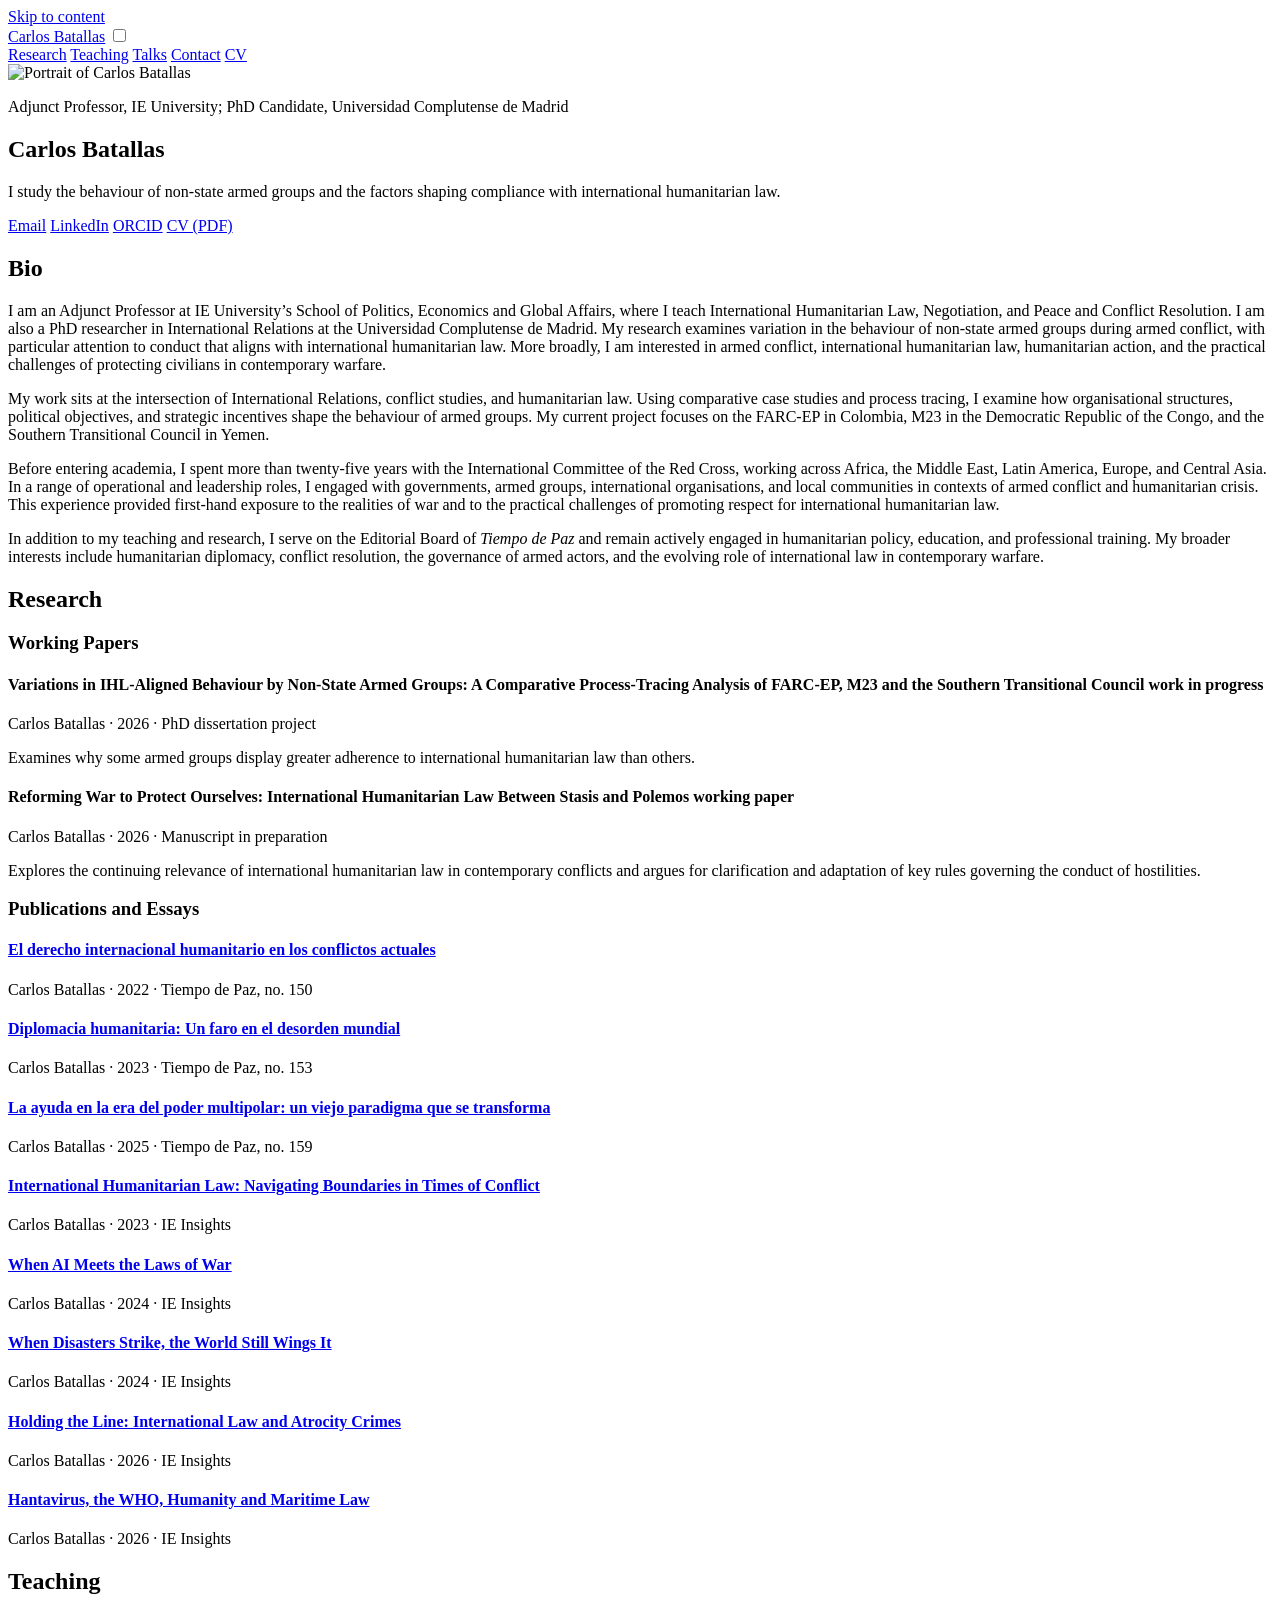
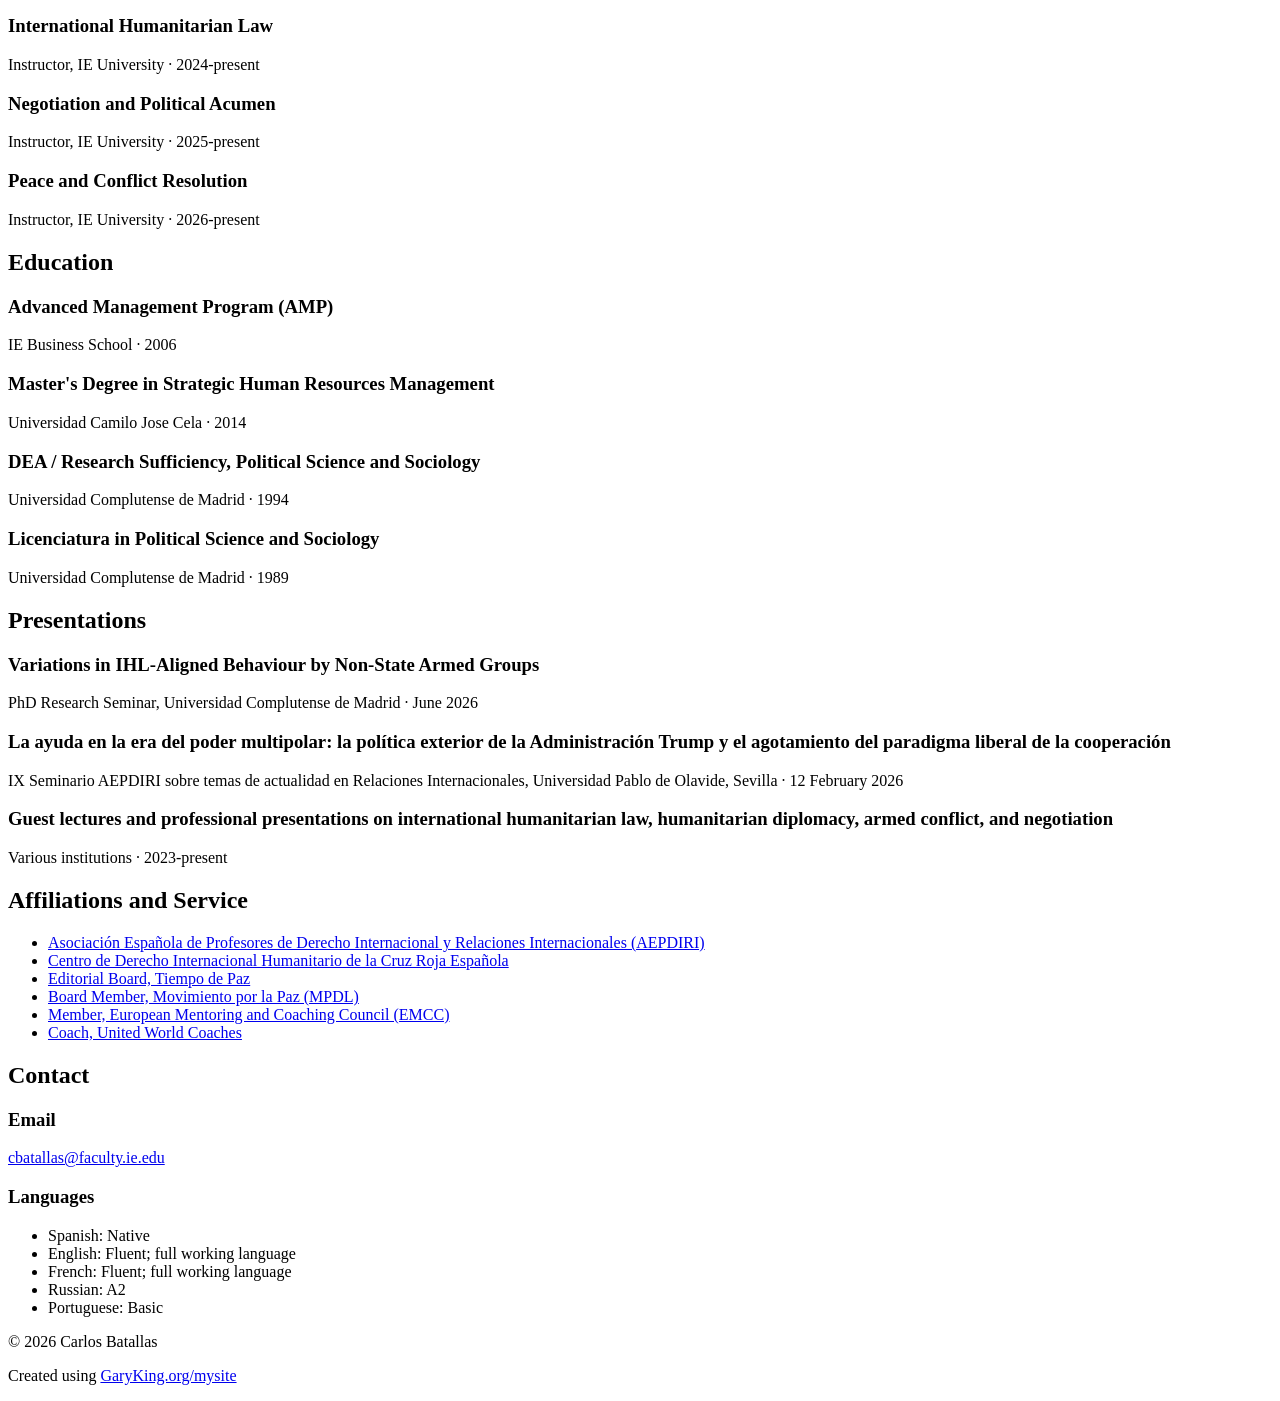
==== index.html @ 40bf81bd "Publish June 2026 CV link" ====
<!doctype html><html lang=en-us><head><meta name=generator content="Hugo 0.147.0"><meta charset=utf-8><meta name=viewport content="width=device-width,initial-scale=1"><meta name=color-scheme content="light"><title>Carlos Batallas</title>
<meta name=description content="Adjunct Professor at IE University and PhD Candidate at Universidad Complutense de Madrid"><meta name=author content="Carlos Batallas"><meta property="og:title" content="Carlos Batallas"><meta property="og:description" content="Adjunct Professor at IE University and PhD Candidate at Universidad Complutense de Madrid"><meta property="og:type" content="website"><meta property="og:url" content="https://cbatx007.github.io/academicweb/"><link rel=stylesheet href=/academicweb/css/style.min.6e080cba9e7b4d8dcb9889af59085d1f5b2762a6dc6a5c04009923803e7191d7.css><link rel=icon href=/academicweb/favicon.ico><link rel=icon type=image/png sizes=32x32 href=/academicweb/favicon-32x32.png><link rel=apple-touch-icon href=/academicweb/apple-touch-icon.png></head><body><a class=skip-link href=#main>Skip to content</a><header class=site-header><nav class=nav-wrap aria-label="Main navigation"><a class=brand href=/academicweb/>Carlos Batallas</a>
<input class=nav-toggle type=checkbox id=nav-toggle aria-label="Toggle menu">
<label class=nav-button for=nav-toggle aria-hidden=true><span></span>
<span></span>
<span></span></label><div class=nav-links><a href=/academicweb/#research>Research</a>
<a href=/academicweb/#teaching>Teaching</a>
<a href=/academicweb/#talks>Talks</a>
<a href=/academicweb/#contact>Contact</a>
<a href=/academicweb/files/cv-jun-2026.pdf>CV</a></div></nav></header><main id=main><section class=hero><div class=hero-photo><img src=/academicweb/images/photo.jpg alt="Portrait of Carlos Batallas" width=180 height=180></div><div class=hero-copy><p class=eyebrow>Adjunct Professor, IE University; PhD Candidate, Universidad Complutense de Madrid</p><h1>Carlos Batallas</h1><p class=tagline>I study the behaviour of non-state armed groups and the factors shaping compliance with international humanitarian law.</p><div class=social-links aria-label="Social links"><a href=mailto:cbatallas@faculty.ie.edu>Email</a>
<a href=https://www.linkedin.com/in/carlosbatallas/ target=_blank rel=noopener>LinkedIn</a>
<a href=https://orcid.org/0009-0000-8602-0026 target=_blank rel=noopener>ORCID</a>
<a class=button href=/academicweb/files/cv-jun-2026.pdf>CV (PDF)</a></div></div></section><section class=content-section id=bio><h2>Bio</h2><div class=prose><p>I am an Adjunct Professor at IE University&rsquo;s School of Politics, Economics and Global Affairs, where I teach International Humanitarian Law, Negotiation, and Peace and Conflict Resolution. I am also a PhD researcher in International Relations at the Universidad Complutense de Madrid. My research examines variation in the behaviour of non-state armed groups during armed conflict, with particular attention to conduct that aligns with international humanitarian law. More broadly, I am interested in armed conflict, international humanitarian law, humanitarian action, and the practical challenges of protecting civilians in contemporary warfare.</p><p>My work sits at the intersection of International Relations, conflict studies, and humanitarian law. Using comparative case studies and process tracing, I examine how organisational structures, political objectives, and strategic incentives shape the behaviour of armed groups. My current project focuses on the FARC-EP in Colombia, M23 in the Democratic Republic of the Congo, and the Southern Transitional Council in Yemen.</p><p>Before entering academia, I spent more than twenty-five years with the International Committee of the Red Cross, working across Africa, the Middle East, Latin America, Europe, and Central Asia. In a range of operational and leadership roles, I engaged with governments, armed groups, international organisations, and local communities in contexts of armed conflict and humanitarian crisis. This experience provided first-hand exposure to the realities of war and to the practical challenges of promoting respect for international humanitarian law.</p><p>In addition to my teaching and research, I serve on the Editorial Board of <em>Tiempo de Paz</em> and remain actively engaged in humanitarian policy, education, and professional training. My broader interests include humanitarian diplomacy, conflict resolution, the governance of armed actors, and the evolving role of international law in contemporary warfare.</p></div></section><section class=content-section id=research><h2>Research</h2><h3>Working Papers</h3><div class=paper-list><article class=paper-item><div class=paper-main><h4>Variations in IHL-Aligned Behaviour by Non-State Armed Groups: A Comparative Process-Tracing Analysis of FARC-EP, M23 and the Southern Transitional Council
<span class=status-badge>work in progress</span></h4><p class=meta>Carlos Batallas · 2026 · PhD dissertation project</p><p>Examines why some armed groups display greater adherence to international humanitarian law than others.</p></div></article><article class=paper-item><div class=paper-main><h4>Reforming War to Protect Ourselves: International Humanitarian Law Between Stasis and Polemos
<span class=status-badge>working paper</span></h4><p class=meta>Carlos Batallas · 2026 · Manuscript in preparation</p><p>Explores the continuing relevance of international humanitarian law in contemporary conflicts and argues for clarification and adaptation of key rules governing the conduct of hostilities.</p></div></article></div><h3>Publications and Essays</h3><div class="paper-list compact"><article class=paper-item><h4><a href=https://revistatiempodepaz.org/revista-150/#dflip-df_2192/107/ target=_blank rel=noopener>El derecho internacional humanitario en los conflictos actuales</a></h4><p class=meta>Carlos Batallas · 2022 · Tiempo de Paz, no. 150</p></article><article class=paper-item><h4><a href=https://revistatiempodepaz.org/revista-153/#dflip-df_2289/9/ target=_blank rel=noopener>Diplomacia humanitaria: Un faro en el desorden mundial</a></h4><p class=meta>Carlos Batallas · 2023 · Tiempo de Paz, no. 153</p></article><article class=paper-item><h4><a href=https://revistatiempodepaz.org/revista-159/#dflip-df_2595/17/ target=_blank rel=noopener>La ayuda en la era del poder multipolar: un viejo paradigma que se transforma</a></h4><p class=meta>Carlos Batallas · 2025 · Tiempo de Paz, no. 159</p></article><article class=paper-item><h4><a href=https://www.ie.edu/insights/articles/international-humanitarian-law-navigating-boundaries-in-times-of-conflict/ target=_blank rel=noopener>International Humanitarian Law: Navigating Boundaries in Times of Conflict</a></h4><p class=meta>Carlos Batallas · 2023 · IE Insights</p></article><article class=paper-item><h4><a href=https://www.ie.edu/insights/articles/when-ai-meets-the-laws-of-war/ target=_blank rel=noopener>When AI Meets the Laws of War</a></h4><p class=meta>Carlos Batallas · 2024 · IE Insights</p></article><article class=paper-item><h4><a href=https://www.ie.edu/insights/articles/when-disasters-strike-the-world-still-wings-it/ target=_blank rel=noopener>When Disasters Strike, the World Still Wings It</a></h4><p class=meta>Carlos Batallas · 2024 · IE Insights</p></article><article class=paper-item><h4><a href=https://www.ie.edu/insights/articles/holding-the-line-international-law-and-atrocity-crimes/ target=_blank rel=noopener>Holding the Line: International Law and Atrocity Crimes</a></h4><p class=meta>Carlos Batallas · 2026 · IE Insights</p></article><article class=paper-item><h4><a href=https://www.ie.edu/insights/articles/hantavirus-the-who-humanity-and-maritime-law/ target=_blank rel=noopener>Hantavirus, the WHO, Humanity and Maritime Law</a></h4><p class=meta>Carlos Batallas · 2026 · IE Insights</p></article></div></section><section class=content-section id=teaching><h2>Teaching</h2><div class=timeline><article><h3>International Humanitarian Law</h3><p class=meta>Instructor, IE University · 2024-present</p></article><article><h3>Negotiation and Political Acumen</h3><p class=meta>Instructor, IE University · 2025-present</p></article><article><h3>Peace and Conflict Resolution</h3><p class=meta>Instructor, IE University · 2026-present</p></article></div></section><section class=content-section id=education><h2>Education</h2><div class=timeline><article><h3>Advanced Management Program (AMP)</h3><p class=meta>IE Business School · 2006</p></article><article><h3>Master's Degree in Strategic Human Resources Management</h3><p class=meta>Universidad Camilo Jose Cela · 2014</p></article><article><h3>DEA / Research Sufficiency, Political Science and Sociology</h3><p class=meta>Universidad Complutense de Madrid · 1994</p></article><article><h3>Licenciatura in Political Science and Sociology</h3><p class=meta>Universidad Complutense de Madrid · 1989</p></article></div></section><section class=content-section id=talks><h2>Presentations</h2><div class=timeline><article><h3>Variations in IHL-Aligned Behaviour by Non-State Armed Groups</h3><p class=meta>PhD Research Seminar, Universidad Complutense de Madrid · June 2026</p></article><article><h3>La ayuda en la era del poder multipolar: la política exterior de la Administración Trump y el agotamiento del paradigma liberal de la cooperación</h3><p class=meta>IX Seminario AEPDIRI sobre temas de actualidad en Relaciones Internacionales, Universidad Pablo de Olavide, Sevilla · 12 February 2026</p></article><article><h3>Guest lectures and professional presentations on international humanitarian law, humanitarian diplomacy, armed conflict, and negotiation</h3><p class=meta>Various institutions · 2023-present</p></article></div></section><section class=content-section id=affiliations><h2>Affiliations and Service</h2><ul class=link-list><li><a href=https://www.aepdiri.org/ target=_blank rel=noopener>Asociación Española de Profesores de Derecho Internacional y Relaciones Internacionales (AEPDIRI)</a></li><li><a href=https://www2.cruzroja.es/web/centro-de-estudios-de-derecho-internacional-humanitario/el-cedih target=_blank rel=noopener>Centro de Derecho Internacional Humanitario de la Cruz Roja Española</a></li><li><a href=https://revistatiempodepaz.org/ target=_blank rel=noopener>Editorial Board, Tiempo de Paz</a></li><li><a href=https://www.mpdl.org/ target=_blank rel=noopener>Board Member, Movimiento por la Paz (MPDL)</a></li><li><a href=https://emccspain.org/quienes-somos/ target=_blank rel=noopener>Member, European Mentoring and Coaching Council (EMCC)</a></li><li><a href=https://www.unitedworldcoaches.org/home target=_blank rel=noopener>Coach, United World Coaches</a></li></ul></section><section class=content-section id=contact><h2>Contact</h2><div class=contact-grid><div><h3>Email</h3><p><a href=mailto:cbatallas@faculty.ie.edu>cbatallas@faculty.ie.edu</a></p></div><div><h3>Languages</h3><ul class=plain-list><li>Spanish: Native</li><li>English: Fluent; full working language</li><li>French: Fluent; full working language</li><li>Russian: A2</li><li>Portuguese: Basic</li></ul></div></div></section></main><footer class=site-footer><div class=footer-inner><p>&copy; 2026 Carlos Batallas</p><p>Created using <a href=https://garyking.org/mysite target=_blank rel=noopener>GaryKing.org/mysite</a></p></div></footer></body></html>
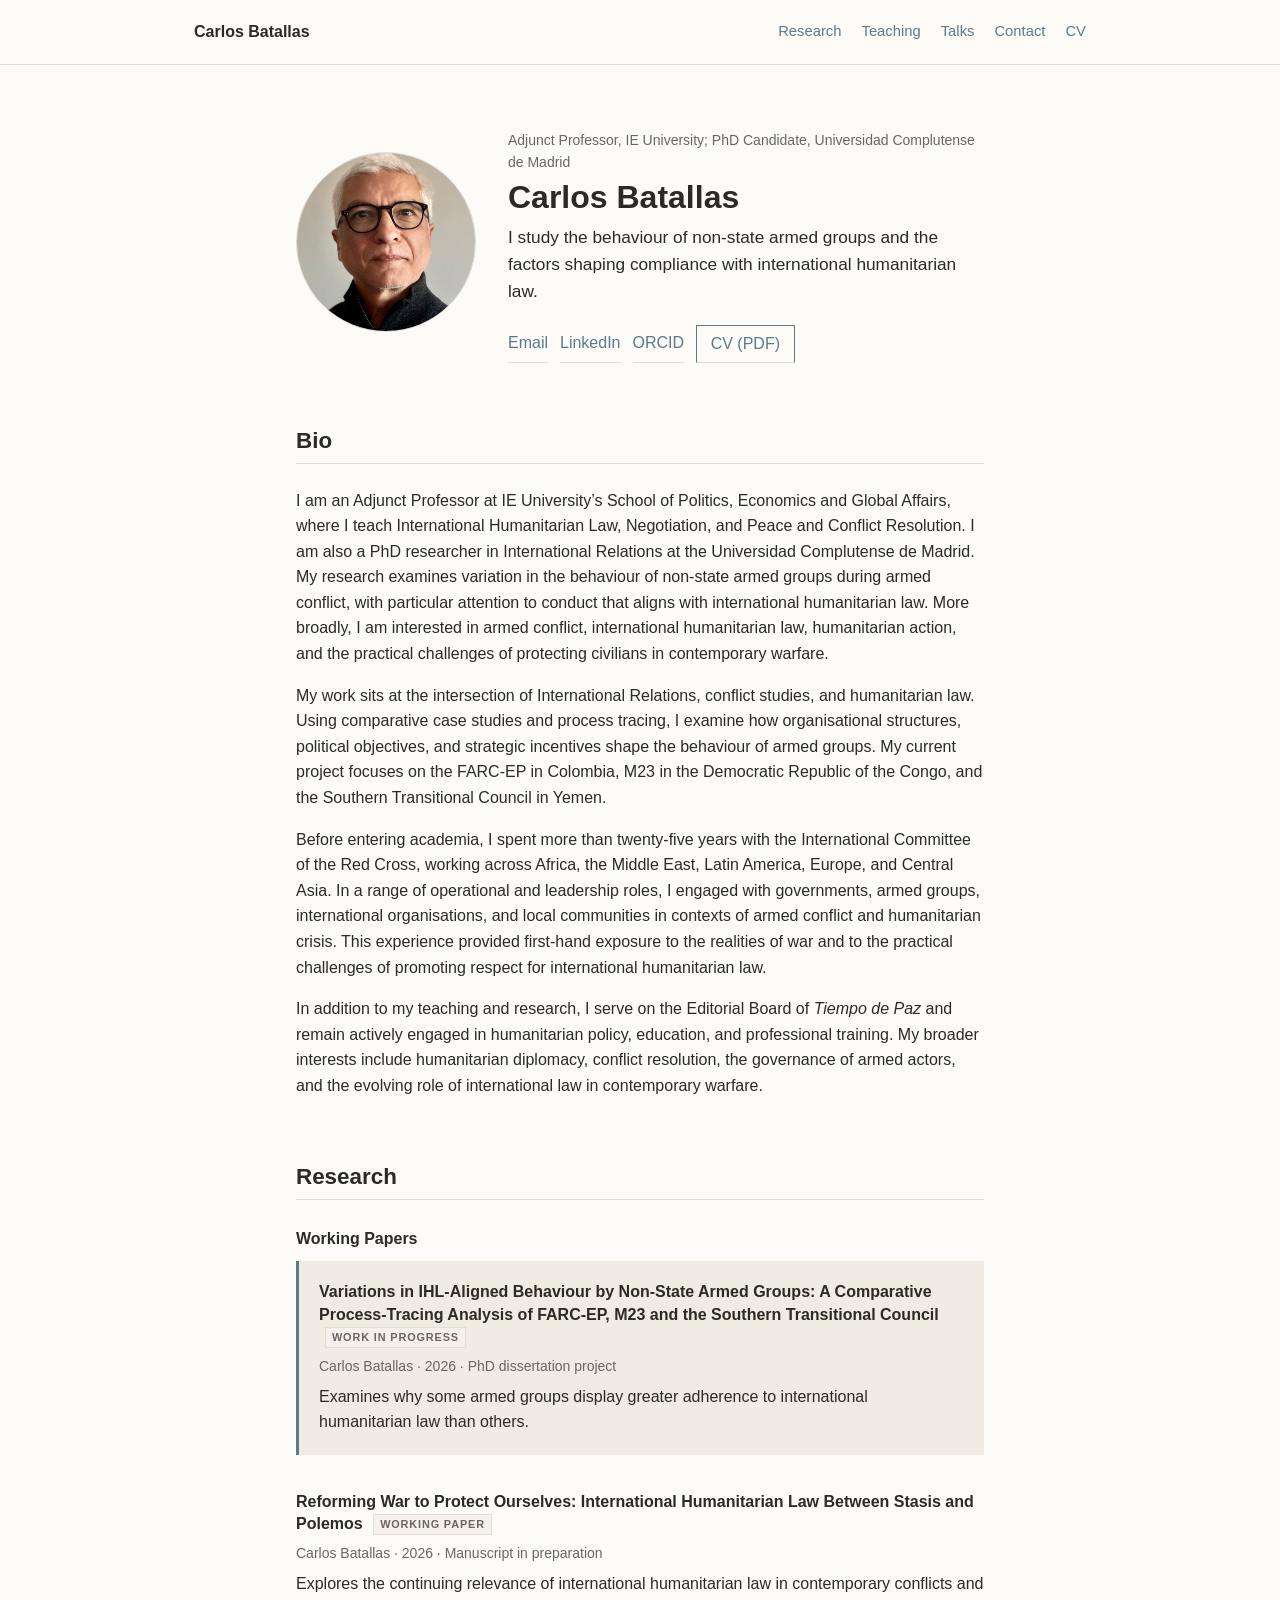
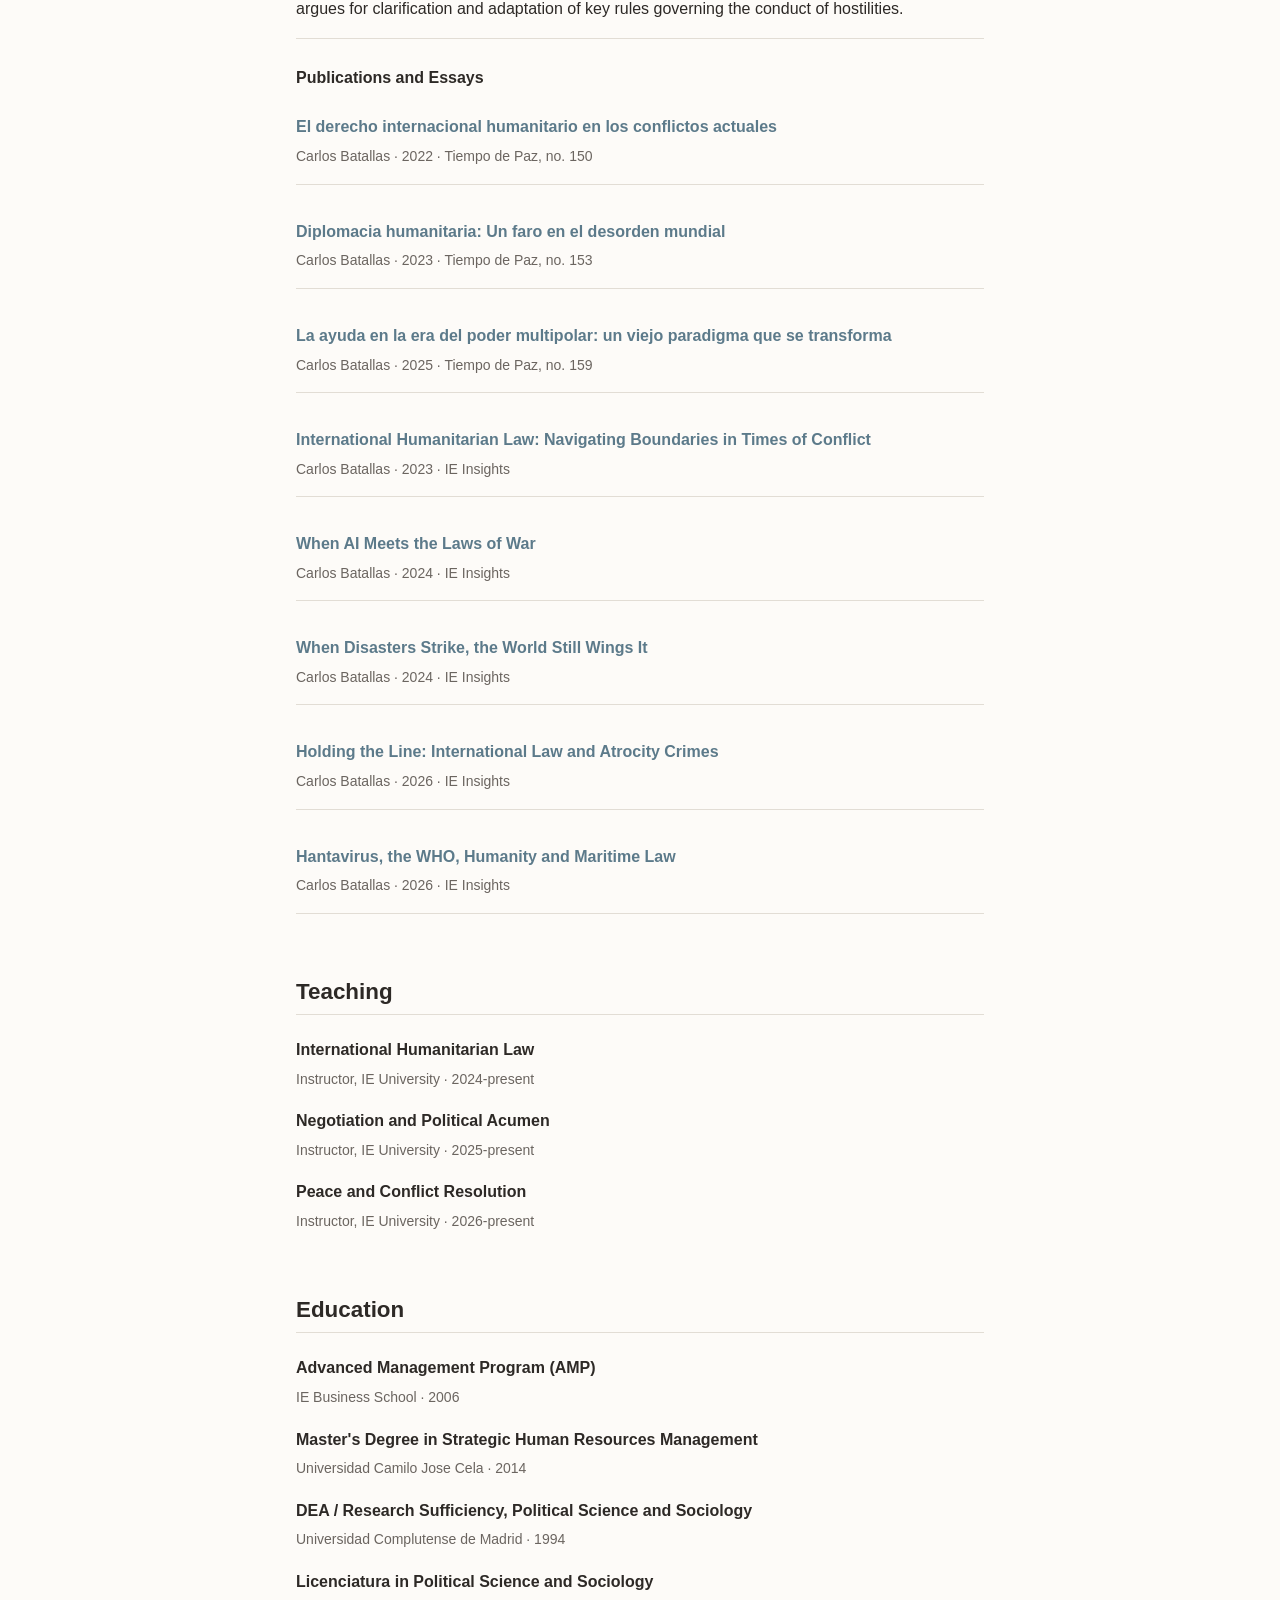
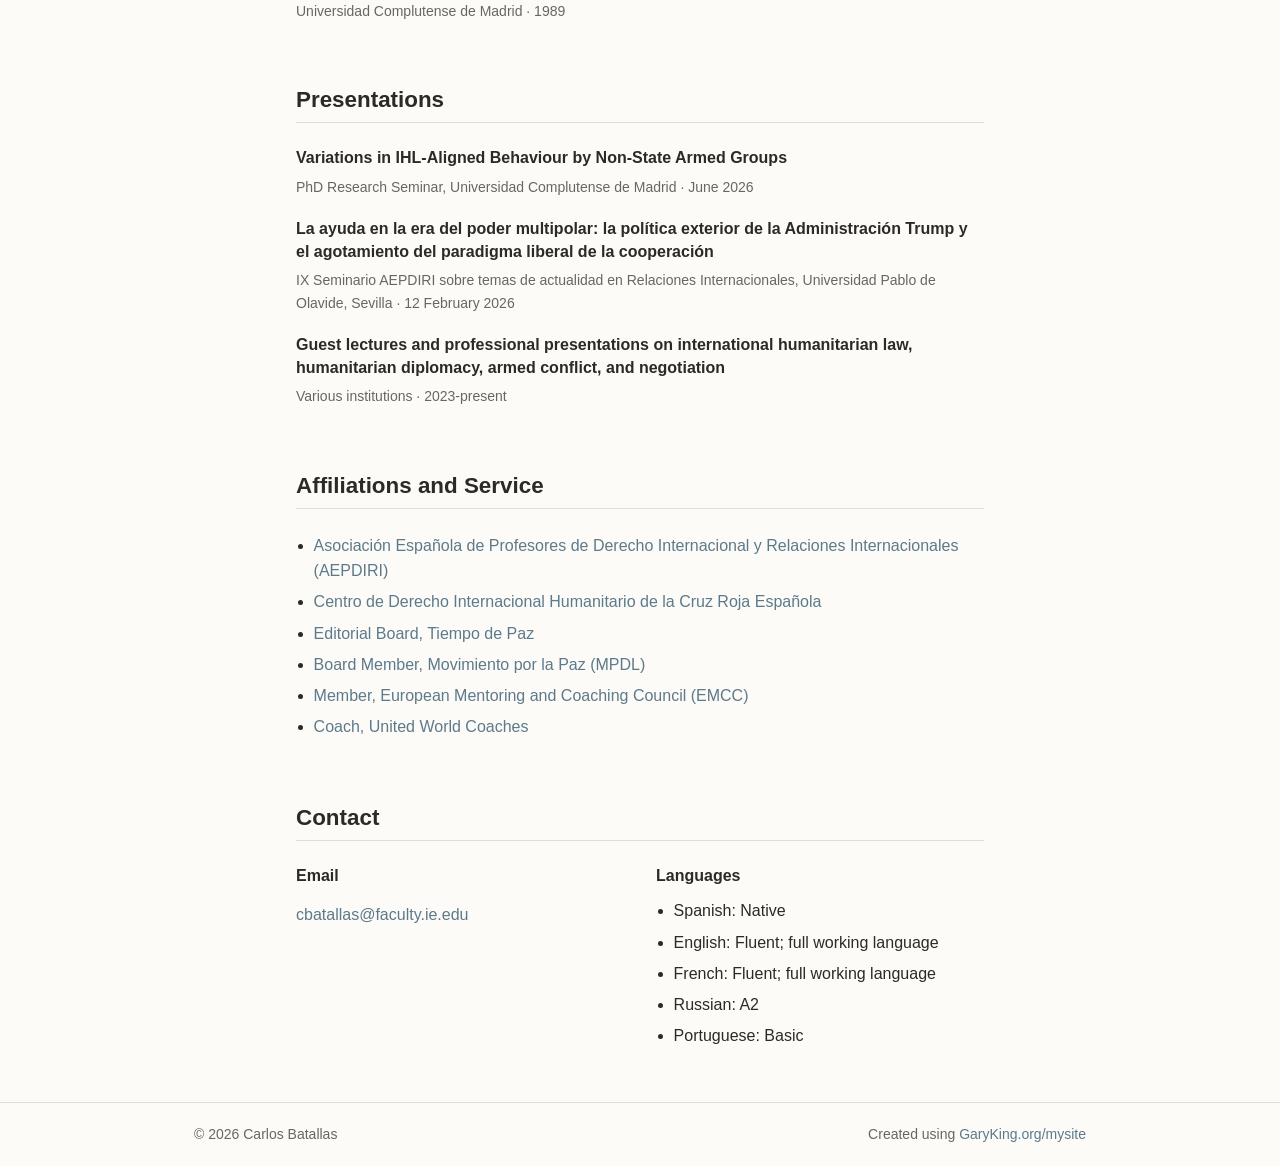
==== commit c0dfd720: "Publish custom domain" ====
--- a/index.html
+++ b/index.html
@@ -1,15 +1,15 @@
 <!doctype html><html lang=en-us><head><meta name=generator content="Hugo 0.147.0"><meta charset=utf-8><meta name=viewport content="width=device-width,initial-scale=1"><meta name=color-scheme content="light"><title>Carlos Batallas</title>
-<meta name=description content="Adjunct Professor at IE University and PhD Candidate at Universidad Complutense de Madrid"><meta name=author content="Carlos Batallas"><meta property="og:title" content="Carlos Batallas"><meta property="og:description" content="Adjunct Professor at IE University and PhD Candidate at Universidad Complutense de Madrid"><meta property="og:type" content="website"><meta property="og:url" content="https://cbatx007.github.io/academicweb/"><link rel=stylesheet href=/academicweb/css/style.min.6e080cba9e7b4d8dcb9889af59085d1f5b2762a6dc6a5c04009923803e7191d7.css><link rel=icon href=/academicweb/favicon.ico><link rel=icon type=image/png sizes=32x32 href=/academicweb/favicon-32x32.png><link rel=apple-touch-icon href=/academicweb/apple-touch-icon.png></head><body><a class=skip-link href=#main>Skip to content</a><header class=site-header><nav class=nav-wrap aria-label="Main navigation"><a class=brand href=/academicweb/>Carlos Batallas</a>
+<meta name=description content="Adjunct Professor at IE University and PhD Candidate at Universidad Complutense de Madrid"><meta name=author content="Carlos Batallas"><meta property="og:title" content="Carlos Batallas"><meta property="og:description" content="Adjunct Professor at IE University and PhD Candidate at Universidad Complutense de Madrid"><meta property="og:type" content="website"><meta property="og:url" content="https://www.batallas.es/"><link rel=stylesheet href=/css/style.min.6e080cba9e7b4d8dcb9889af59085d1f5b2762a6dc6a5c04009923803e7191d7.css><link rel=icon href=/favicon.ico><link rel=icon type=image/png sizes=32x32 href=/favicon-32x32.png><link rel=apple-touch-icon href=/apple-touch-icon.png></head><body><a class=skip-link href=#main>Skip to content</a><header class=site-header><nav class=nav-wrap aria-label="Main navigation"><a class=brand href=/>Carlos Batallas</a>
 <input class=nav-toggle type=checkbox id=nav-toggle aria-label="Toggle menu">
 <label class=nav-button for=nav-toggle aria-hidden=true><span></span>
 <span></span>
-<span></span></label><div class=nav-links><a href=/academicweb/#research>Research</a>
-<a href=/academicweb/#teaching>Teaching</a>
-<a href=/academicweb/#talks>Talks</a>
-<a href=/academicweb/#contact>Contact</a>
-<a href=/academicweb/files/cv-jun-2026.pdf>CV</a></div></nav></header><main id=main><section class=hero><div class=hero-photo><img src=/academicweb/images/photo.jpg alt="Portrait of Carlos Batallas" width=180 height=180></div><div class=hero-copy><p class=eyebrow>Adjunct Professor, IE University; PhD Candidate, Universidad Complutense de Madrid</p><h1>Carlos Batallas</h1><p class=tagline>I study the behaviour of non-state armed groups and the factors shaping compliance with international humanitarian law.</p><div class=social-links aria-label="Social links"><a href=mailto:cbatallas@faculty.ie.edu>Email</a>
+<span></span></label><div class=nav-links><a href=/#research>Research</a>
+<a href=/#teaching>Teaching</a>
+<a href=/#talks>Talks</a>
+<a href=/#contact>Contact</a>
+<a href=/files/cv.pdf>CV</a></div></nav></header><main id=main><section class=hero><div class=hero-photo><img src=/images/photo.jpg alt="Portrait of Carlos Batallas" width=180 height=180></div><div class=hero-copy><p class=eyebrow>Adjunct Professor, IE University; PhD Candidate, Universidad Complutense de Madrid</p><h1>Carlos Batallas</h1><p class=tagline>I study the behaviour of non-state armed groups and the factors shaping compliance with international humanitarian law.</p><div class=social-links aria-label="Social links"><a href=mailto:cbatallas@faculty.ie.edu>Email</a>
 <a href=https://www.linkedin.com/in/carlosbatallas/ target=_blank rel=noopener>LinkedIn</a>
 <a href=https://orcid.org/0009-0000-8602-0026 target=_blank rel=noopener>ORCID</a>
-<a class=button href=/academicweb/files/cv-jun-2026.pdf>CV (PDF)</a></div></div></section><section class=content-section id=bio><h2>Bio</h2><div class=prose><p>I am an Adjunct Professor at IE University&rsquo;s School of Politics, Economics and Global Affairs, where I teach International Humanitarian Law, Negotiation, and Peace and Conflict Resolution. I am also a PhD researcher in International Relations at the Universidad Complutense de Madrid. My research examines variation in the behaviour of non-state armed groups during armed conflict, with particular attention to conduct that aligns with international humanitarian law. More broadly, I am interested in armed conflict, international humanitarian law, humanitarian action, and the practical challenges of protecting civilians in contemporary warfare.</p><p>My work sits at the intersection of International Relations, conflict studies, and humanitarian law. Using comparative case studies and process tracing, I examine how organisational structures, political objectives, and strategic incentives shape the behaviour of armed groups. My current project focuses on the FARC-EP in Colombia, M23 in the Democratic Republic of the Congo, and the Southern Transitional Council in Yemen.</p><p>Before entering academia, I spent more than twenty-five years with the International Committee of the Red Cross, working across Africa, the Middle East, Latin America, Europe, and Central Asia. In a range of operational and leadership roles, I engaged with governments, armed groups, international organisations, and local communities in contexts of armed conflict and humanitarian crisis. This experience provided first-hand exposure to the realities of war and to the practical challenges of promoting respect for international humanitarian law.</p><p>In addition to my teaching and research, I serve on the Editorial Board of <em>Tiempo de Paz</em> and remain actively engaged in humanitarian policy, education, and professional training. My broader interests include humanitarian diplomacy, conflict resolution, the governance of armed actors, and the evolving role of international law in contemporary warfare.</p></div></section><section class=content-section id=research><h2>Research</h2><h3>Working Papers</h3><div class=paper-list><article class=paper-item><div class=paper-main><h4>Variations in IHL-Aligned Behaviour by Non-State Armed Groups: A Comparative Process-Tracing Analysis of FARC-EP, M23 and the Southern Transitional Council
+<a class=button href=/files/cv.pdf>CV (PDF)</a></div></div></section><section class=content-section id=bio><h2>Bio</h2><div class=prose><p>I am an Adjunct Professor at IE University&rsquo;s School of Politics, Economics and Global Affairs, where I teach International Humanitarian Law, Negotiation, and Peace and Conflict Resolution. I am also a PhD researcher in International Relations at the Universidad Complutense de Madrid. My research examines variation in the behaviour of non-state armed groups during armed conflict, with particular attention to conduct that aligns with international humanitarian law. More broadly, I am interested in armed conflict, international humanitarian law, humanitarian action, and the practical challenges of protecting civilians in contemporary warfare.</p><p>My work sits at the intersection of International Relations, conflict studies, and humanitarian law. Using comparative case studies and process tracing, I examine how organisational structures, political objectives, and strategic incentives shape the behaviour of armed groups. My current project focuses on the FARC-EP in Colombia, M23 in the Democratic Republic of the Congo, and the Southern Transitional Council in Yemen.</p><p>Before entering academia, I spent more than twenty-five years with the International Committee of the Red Cross, working across Africa, the Middle East, Latin America, Europe, and Central Asia. In a range of operational and leadership roles, I engaged with governments, armed groups, international organisations, and local communities in contexts of armed conflict and humanitarian crisis. This experience provided first-hand exposure to the realities of war and to the practical challenges of promoting respect for international humanitarian law.</p><p>In addition to my teaching and research, I serve on the Editorial Board of <em>Tiempo de Paz</em> and remain actively engaged in humanitarian policy, education, and professional training. My broader interests include humanitarian diplomacy, conflict resolution, the governance of armed actors, and the evolving role of international law in contemporary warfare.</p></div></section><section class=content-section id=research><h2>Research</h2><h3>Working Papers</h3><div class=paper-list><article class=paper-item><div class=paper-main><h4>Variations in IHL-Aligned Behaviour by Non-State Armed Groups: A Comparative Process-Tracing Analysis of FARC-EP, M23 and the Southern Transitional Council
 <span class=status-badge>work in progress</span></h4><p class=meta>Carlos Batallas · 2026 · PhD dissertation project</p><p>Examines why some armed groups display greater adherence to international humanitarian law than others.</p></div></article><article class=paper-item><div class=paper-main><h4>Reforming War to Protect Ourselves: International Humanitarian Law Between Stasis and Polemos
 <span class=status-badge>working paper</span></h4><p class=meta>Carlos Batallas · 2026 · Manuscript in preparation</p><p>Explores the continuing relevance of international humanitarian law in contemporary conflicts and argues for clarification and adaptation of key rules governing the conduct of hostilities.</p></div></article></div><h3>Publications and Essays</h3><div class="paper-list compact"><article class=paper-item><h4><a href=https://revistatiempodepaz.org/revista-150/#dflip-df_2192/107/ target=_blank rel=noopener>El derecho internacional humanitario en los conflictos actuales</a></h4><p class=meta>Carlos Batallas · 2022 · Tiempo de Paz, no. 150</p></article><article class=paper-item><h4><a href=https://revistatiempodepaz.org/revista-153/#dflip-df_2289/9/ target=_blank rel=noopener>Diplomacia humanitaria: Un faro en el desorden mundial</a></h4><p class=meta>Carlos Batallas · 2023 · Tiempo de Paz, no. 153</p></article><article class=paper-item><h4><a href=https://revistatiempodepaz.org/revista-159/#dflip-df_2595/17/ target=_blank rel=noopener>La ayuda en la era del poder multipolar: un viejo paradigma que se transforma</a></h4><p class=meta>Carlos Batallas · 2025 · Tiempo de Paz, no. 159</p></article><article class=paper-item><h4><a href=https://www.ie.edu/insights/articles/international-humanitarian-law-navigating-boundaries-in-times-of-conflict/ target=_blank rel=noopener>International Humanitarian Law: Navigating Boundaries in Times of Conflict</a></h4><p class=meta>Carlos Batallas · 2023 · IE Insights</p></article><article class=paper-item><h4><a href=https://www.ie.edu/insights/articles/when-ai-meets-the-laws-of-war/ target=_blank rel=noopener>When AI Meets the Laws of War</a></h4><p class=meta>Carlos Batallas · 2024 · IE Insights</p></article><article class=paper-item><h4><a href=https://www.ie.edu/insights/articles/when-disasters-strike-the-world-still-wings-it/ target=_blank rel=noopener>When Disasters Strike, the World Still Wings It</a></h4><p class=meta>Carlos Batallas · 2024 · IE Insights</p></article><article class=paper-item><h4><a href=https://www.ie.edu/insights/articles/holding-the-line-international-law-and-atrocity-crimes/ target=_blank rel=noopener>Holding the Line: International Law and Atrocity Crimes</a></h4><p class=meta>Carlos Batallas · 2026 · IE Insights</p></article><article class=paper-item><h4><a href=https://www.ie.edu/insights/articles/hantavirus-the-who-humanity-and-maritime-law/ target=_blank rel=noopener>Hantavirus, the WHO, Humanity and Maritime Law</a></h4><p class=meta>Carlos Batallas · 2026 · IE Insights</p></article></div></section><section class=content-section id=teaching><h2>Teaching</h2><div class=timeline><article><h3>International Humanitarian Law</h3><p class=meta>Instructor, IE University · 2024-present</p></article><article><h3>Negotiation and Political Acumen</h3><p class=meta>Instructor, IE University · 2025-present</p></article><article><h3>Peace and Conflict Resolution</h3><p class=meta>Instructor, IE University · 2026-present</p></article></div></section><section class=content-section id=education><h2>Education</h2><div class=timeline><article><h3>Advanced Management Program (AMP)</h3><p class=meta>IE Business School · 2006</p></article><article><h3>Master's Degree in Strategic Human Resources Management</h3><p class=meta>Universidad Camilo Jose Cela · 2014</p></article><article><h3>DEA / Research Sufficiency, Political Science and Sociology</h3><p class=meta>Universidad Complutense de Madrid · 1994</p></article><article><h3>Licenciatura in Political Science and Sociology</h3><p class=meta>Universidad Complutense de Madrid · 1989</p></article></div></section><section class=content-section id=talks><h2>Presentations</h2><div class=timeline><article><h3>Variations in IHL-Aligned Behaviour by Non-State Armed Groups</h3><p class=meta>PhD Research Seminar, Universidad Complutense de Madrid · June 2026</p></article><article><h3>La ayuda en la era del poder multipolar: la política exterior de la Administración Trump y el agotamiento del paradigma liberal de la cooperación</h3><p class=meta>IX Seminario AEPDIRI sobre temas de actualidad en Relaciones Internacionales, Universidad Pablo de Olavide, Sevilla · 12 February 2026</p></article><article><h3>Guest lectures and professional presentations on international humanitarian law, humanitarian diplomacy, armed conflict, and negotiation</h3><p class=meta>Various institutions · 2023-present</p></article></div></section><section class=content-section id=affiliations><h2>Affiliations and Service</h2><ul class=link-list><li><a href=https://www.aepdiri.org/ target=_blank rel=noopener>Asociación Española de Profesores de Derecho Internacional y Relaciones Internacionales (AEPDIRI)</a></li><li><a href=https://www2.cruzroja.es/web/centro-de-estudios-de-derecho-internacional-humanitario/el-cedih target=_blank rel=noopener>Centro de Derecho Internacional Humanitario de la Cruz Roja Española</a></li><li><a href=https://revistatiempodepaz.org/ target=_blank rel=noopener>Editorial Board, Tiempo de Paz</a></li><li><a href=https://www.mpdl.org/ target=_blank rel=noopener>Board Member, Movimiento por la Paz (MPDL)</a></li><li><a href=https://emccspain.org/quienes-somos/ target=_blank rel=noopener>Member, European Mentoring and Coaching Council (EMCC)</a></li><li><a href=https://www.unitedworldcoaches.org/home target=_blank rel=noopener>Coach, United World Coaches</a></li></ul></section><section class=content-section id=contact><h2>Contact</h2><div class=contact-grid><div><h3>Email</h3><p><a href=mailto:cbatallas@faculty.ie.edu>cbatallas@faculty.ie.edu</a></p></div><div><h3>Languages</h3><ul class=plain-list><li>Spanish: Native</li><li>English: Fluent; full working language</li><li>French: Fluent; full working language</li><li>Russian: A2</li><li>Portuguese: Basic</li></ul></div></div></section></main><footer class=site-footer><div class=footer-inner><p>&copy; 2026 Carlos Batallas</p><p>Created using <a href=https://garyking.org/mysite target=_blank rel=noopener>GaryKing.org/mysite</a></p></div></footer></body></html>
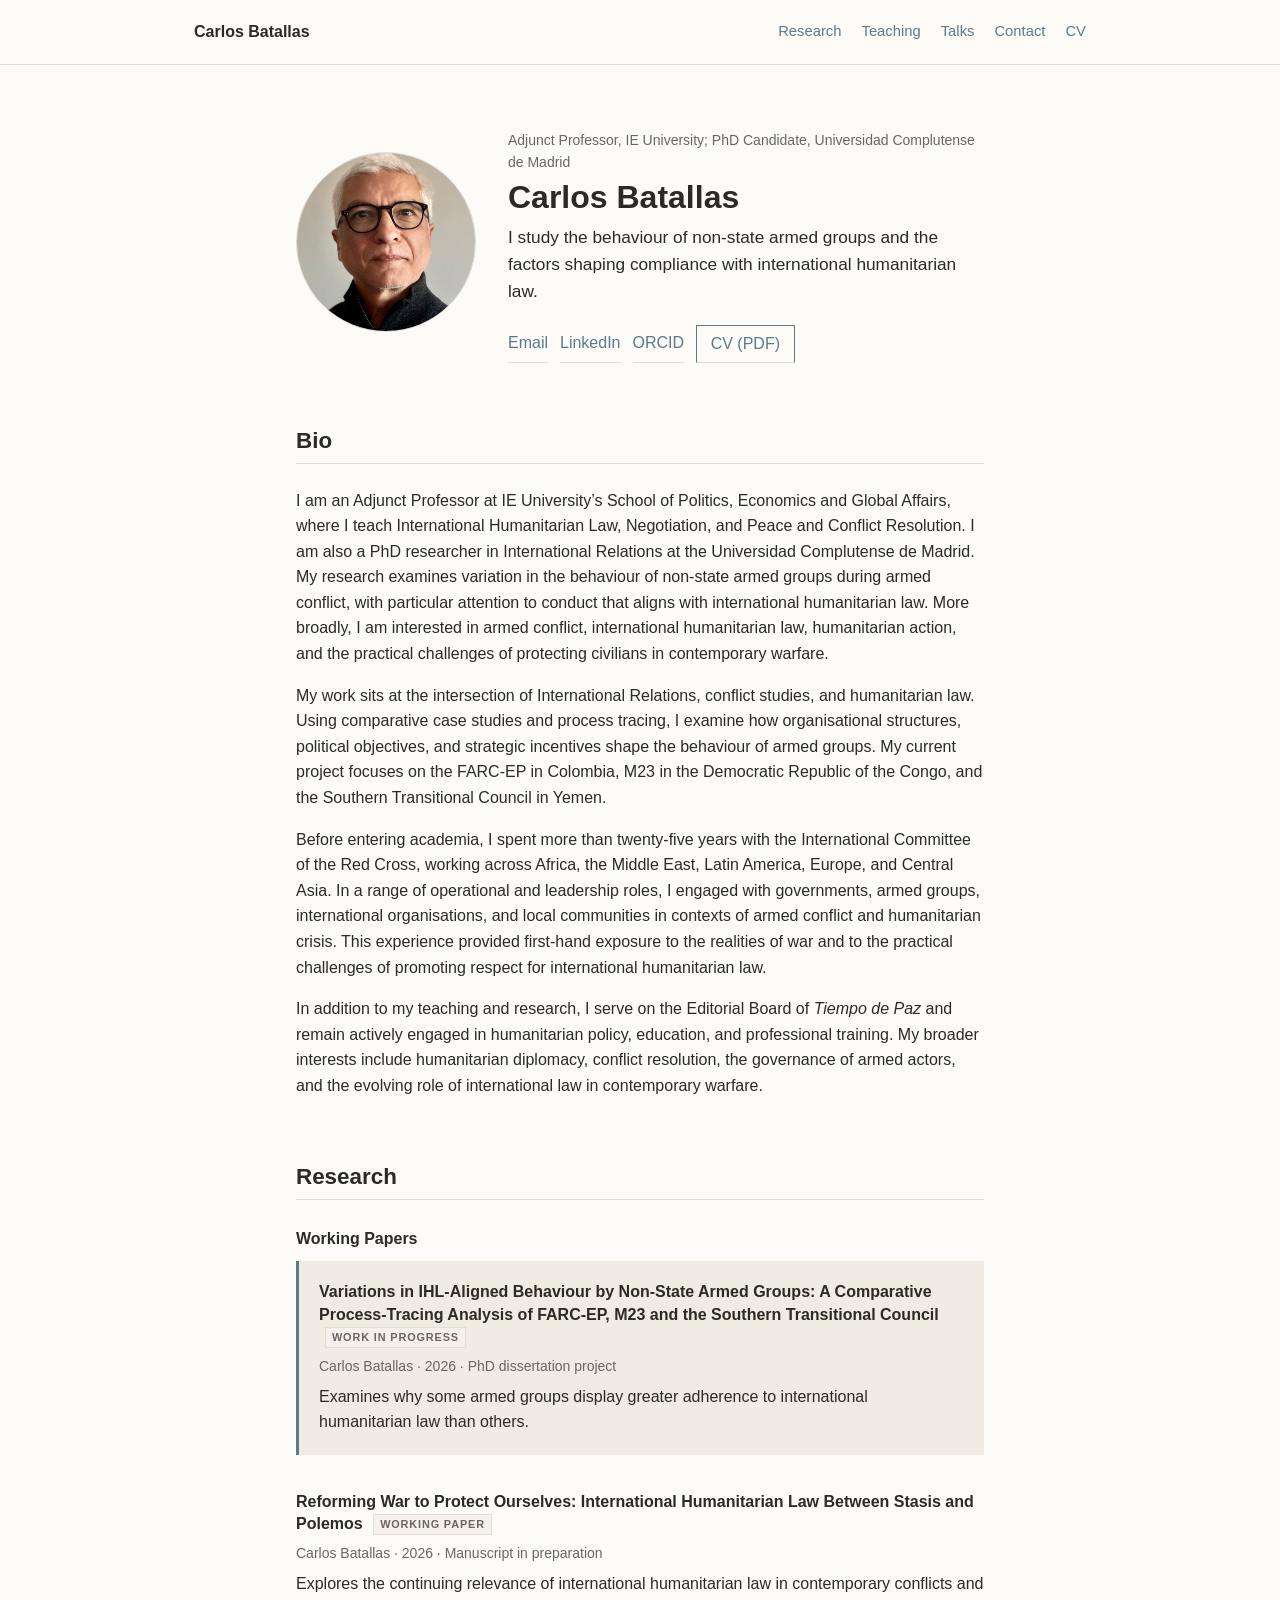
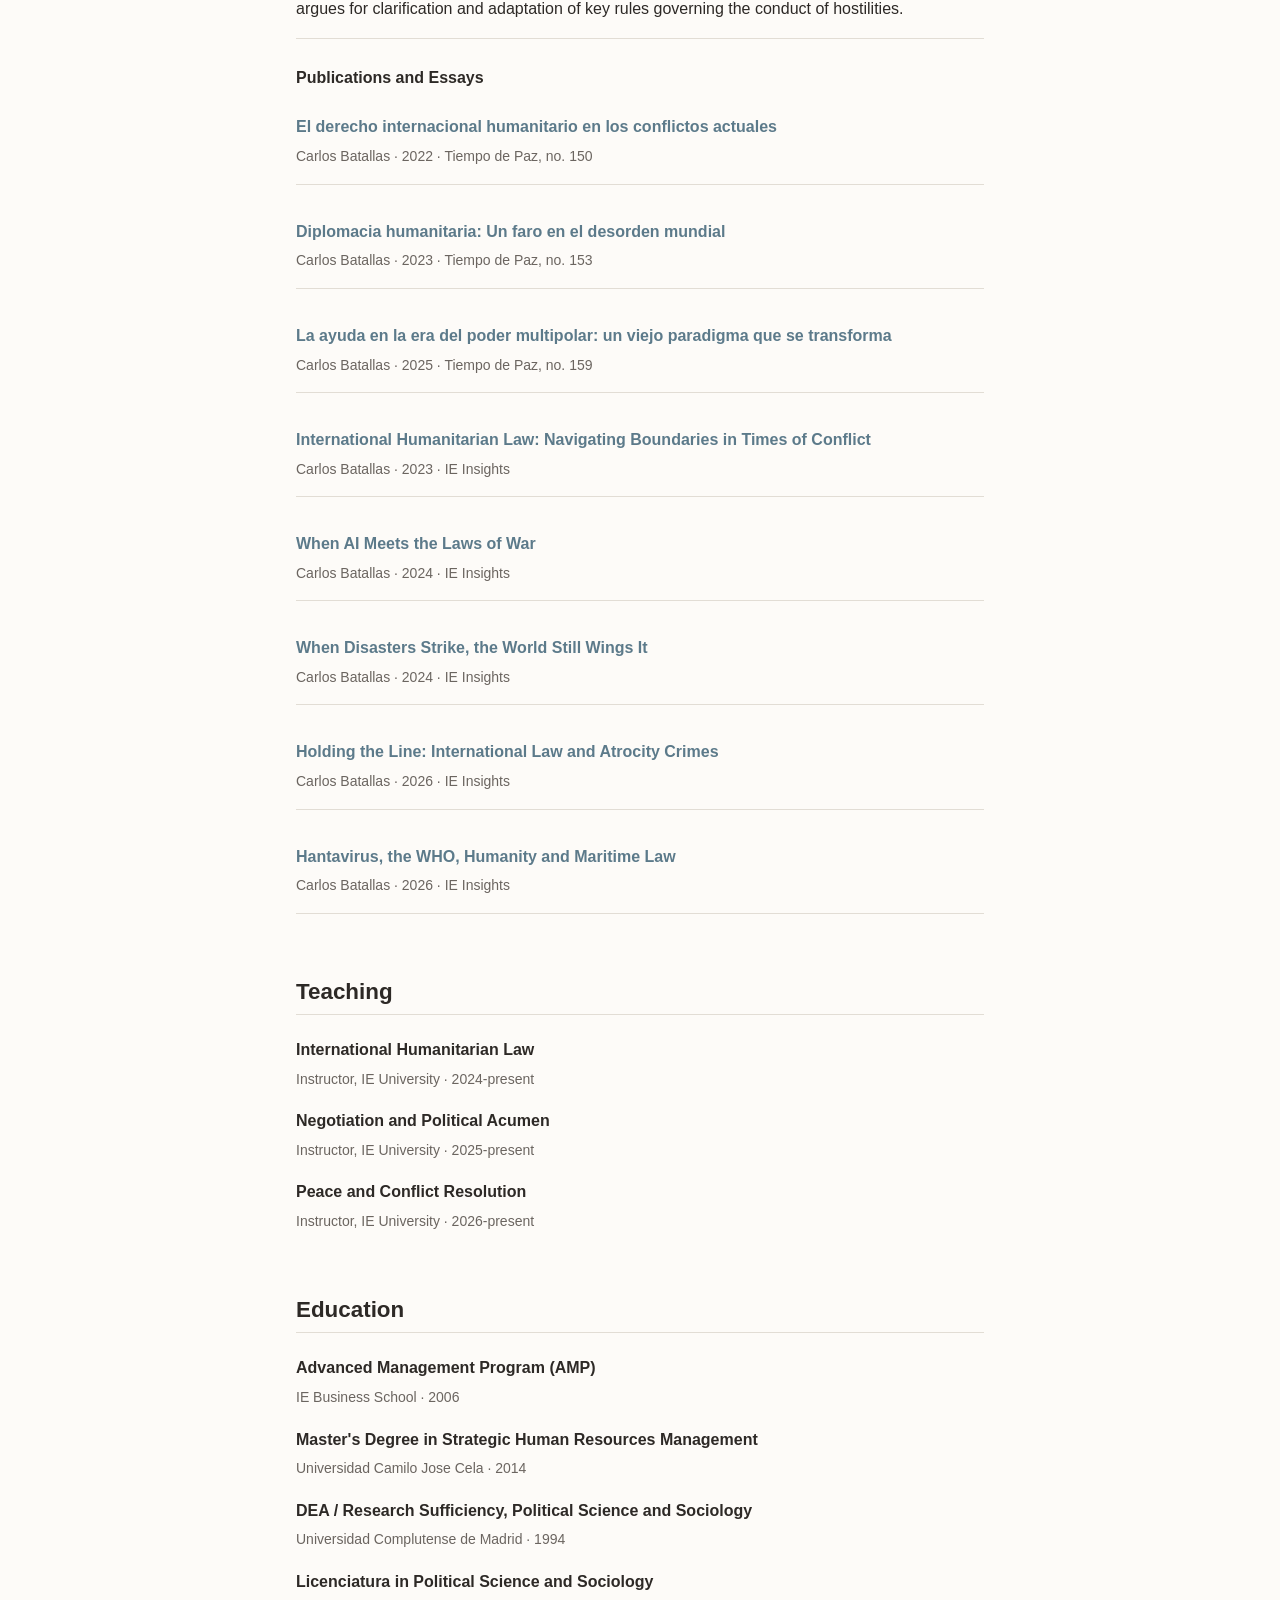
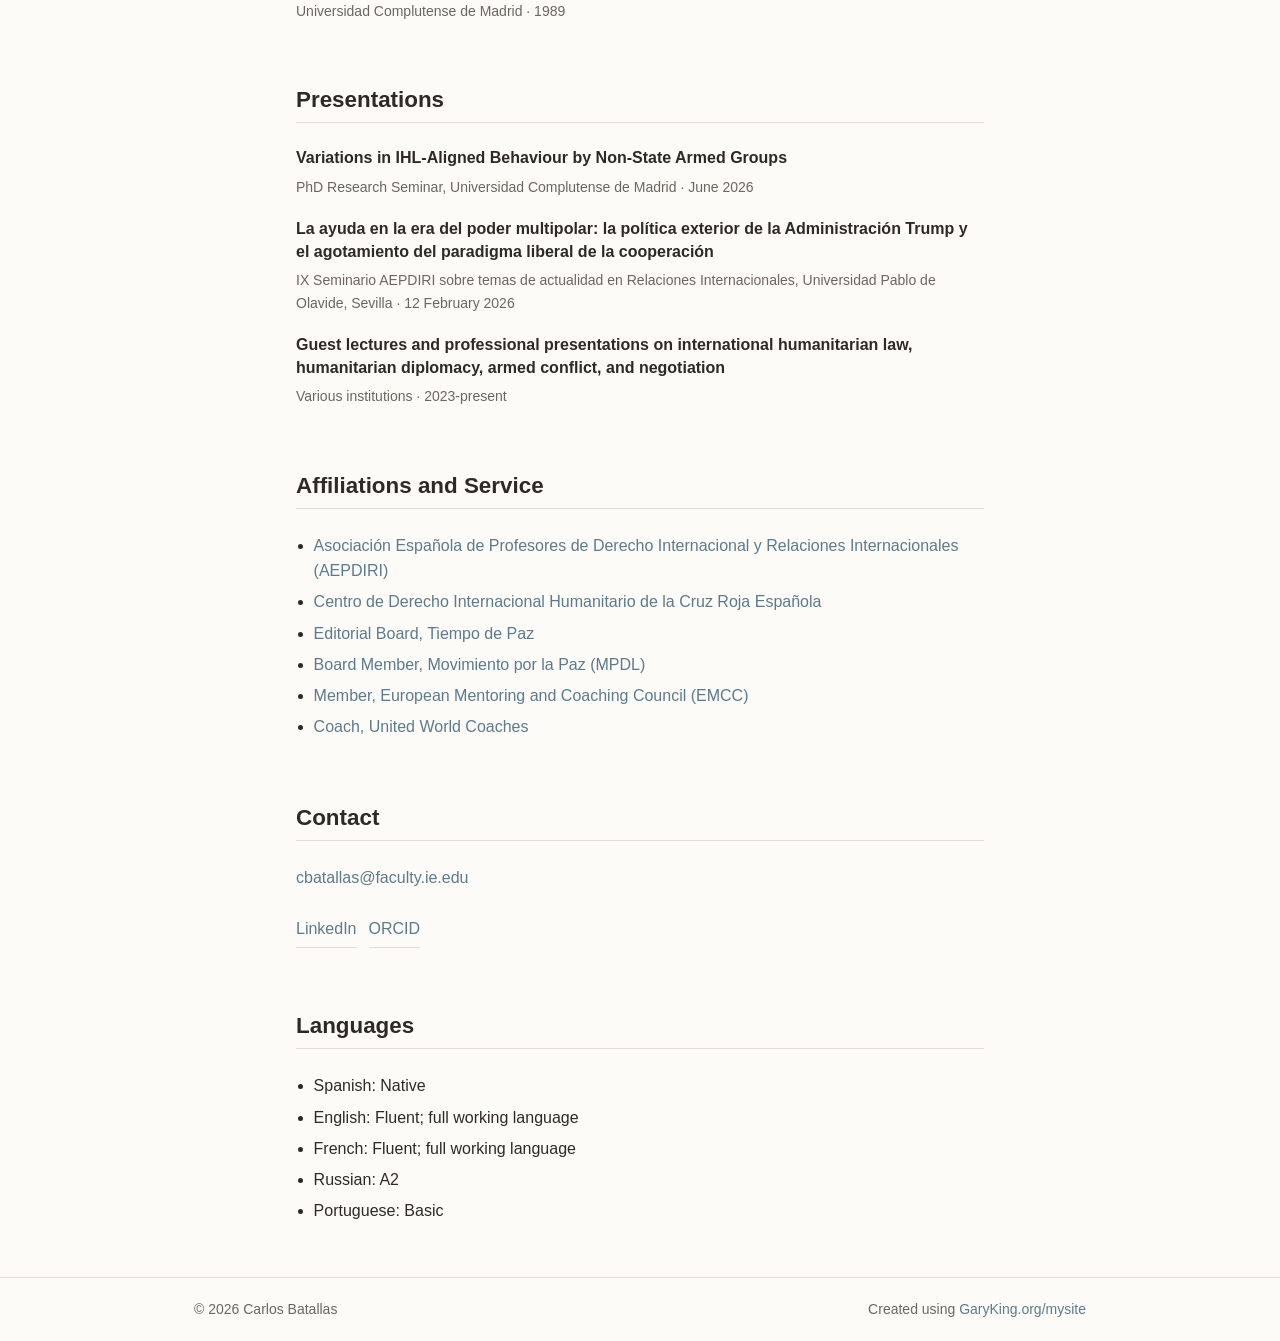
==== commit f58ccd15: "Publish contact language split" ====
--- a/index.html
+++ b/index.html
@@ -12,4 +12,5 @@
 <a href=https://orcid.org/0009-0000-8602-0026 target=_blank rel=noopener>ORCID</a>
 <a class=button href=/files/cv.pdf>CV (PDF)</a></div></div></section><section class=content-section id=bio><h2>Bio</h2><div class=prose><p>I am an Adjunct Professor at IE University&rsquo;s School of Politics, Economics and Global Affairs, where I teach International Humanitarian Law, Negotiation, and Peace and Conflict Resolution. I am also a PhD researcher in International Relations at the Universidad Complutense de Madrid. My research examines variation in the behaviour of non-state armed groups during armed conflict, with particular attention to conduct that aligns with international humanitarian law. More broadly, I am interested in armed conflict, international humanitarian law, humanitarian action, and the practical challenges of protecting civilians in contemporary warfare.</p><p>My work sits at the intersection of International Relations, conflict studies, and humanitarian law. Using comparative case studies and process tracing, I examine how organisational structures, political objectives, and strategic incentives shape the behaviour of armed groups. My current project focuses on the FARC-EP in Colombia, M23 in the Democratic Republic of the Congo, and the Southern Transitional Council in Yemen.</p><p>Before entering academia, I spent more than twenty-five years with the International Committee of the Red Cross, working across Africa, the Middle East, Latin America, Europe, and Central Asia. In a range of operational and leadership roles, I engaged with governments, armed groups, international organisations, and local communities in contexts of armed conflict and humanitarian crisis. This experience provided first-hand exposure to the realities of war and to the practical challenges of promoting respect for international humanitarian law.</p><p>In addition to my teaching and research, I serve on the Editorial Board of <em>Tiempo de Paz</em> and remain actively engaged in humanitarian policy, education, and professional training. My broader interests include humanitarian diplomacy, conflict resolution, the governance of armed actors, and the evolving role of international law in contemporary warfare.</p></div></section><section class=content-section id=research><h2>Research</h2><h3>Working Papers</h3><div class=paper-list><article class=paper-item><div class=paper-main><h4>Variations in IHL-Aligned Behaviour by Non-State Armed Groups: A Comparative Process-Tracing Analysis of FARC-EP, M23 and the Southern Transitional Council
 <span class=status-badge>work in progress</span></h4><p class=meta>Carlos Batallas · 2026 · PhD dissertation project</p><p>Examines why some armed groups display greater adherence to international humanitarian law than others.</p></div></article><article class=paper-item><div class=paper-main><h4>Reforming War to Protect Ourselves: International Humanitarian Law Between Stasis and Polemos
-<span class=status-badge>working paper</span></h4><p class=meta>Carlos Batallas · 2026 · Manuscript in preparation</p><p>Explores the continuing relevance of international humanitarian law in contemporary conflicts and argues for clarification and adaptation of key rules governing the conduct of hostilities.</p></div></article></div><h3>Publications and Essays</h3><div class="paper-list compact"><article class=paper-item><h4><a href=https://revistatiempodepaz.org/revista-150/#dflip-df_2192/107/ target=_blank rel=noopener>El derecho internacional humanitario en los conflictos actuales</a></h4><p class=meta>Carlos Batallas · 2022 · Tiempo de Paz, no. 150</p></article><article class=paper-item><h4><a href=https://revistatiempodepaz.org/revista-153/#dflip-df_2289/9/ target=_blank rel=noopener>Diplomacia humanitaria: Un faro en el desorden mundial</a></h4><p class=meta>Carlos Batallas · 2023 · Tiempo de Paz, no. 153</p></article><article class=paper-item><h4><a href=https://revistatiempodepaz.org/revista-159/#dflip-df_2595/17/ target=_blank rel=noopener>La ayuda en la era del poder multipolar: un viejo paradigma que se transforma</a></h4><p class=meta>Carlos Batallas · 2025 · Tiempo de Paz, no. 159</p></article><article class=paper-item><h4><a href=https://www.ie.edu/insights/articles/international-humanitarian-law-navigating-boundaries-in-times-of-conflict/ target=_blank rel=noopener>International Humanitarian Law: Navigating Boundaries in Times of Conflict</a></h4><p class=meta>Carlos Batallas · 2023 · IE Insights</p></article><article class=paper-item><h4><a href=https://www.ie.edu/insights/articles/when-ai-meets-the-laws-of-war/ target=_blank rel=noopener>When AI Meets the Laws of War</a></h4><p class=meta>Carlos Batallas · 2024 · IE Insights</p></article><article class=paper-item><h4><a href=https://www.ie.edu/insights/articles/when-disasters-strike-the-world-still-wings-it/ target=_blank rel=noopener>When Disasters Strike, the World Still Wings It</a></h4><p class=meta>Carlos Batallas · 2024 · IE Insights</p></article><article class=paper-item><h4><a href=https://www.ie.edu/insights/articles/holding-the-line-international-law-and-atrocity-crimes/ target=_blank rel=noopener>Holding the Line: International Law and Atrocity Crimes</a></h4><p class=meta>Carlos Batallas · 2026 · IE Insights</p></article><article class=paper-item><h4><a href=https://www.ie.edu/insights/articles/hantavirus-the-who-humanity-and-maritime-law/ target=_blank rel=noopener>Hantavirus, the WHO, Humanity and Maritime Law</a></h4><p class=meta>Carlos Batallas · 2026 · IE Insights</p></article></div></section><section class=content-section id=teaching><h2>Teaching</h2><div class=timeline><article><h3>International Humanitarian Law</h3><p class=meta>Instructor, IE University · 2024-present</p></article><article><h3>Negotiation and Political Acumen</h3><p class=meta>Instructor, IE University · 2025-present</p></article><article><h3>Peace and Conflict Resolution</h3><p class=meta>Instructor, IE University · 2026-present</p></article></div></section><section class=content-section id=education><h2>Education</h2><div class=timeline><article><h3>Advanced Management Program (AMP)</h3><p class=meta>IE Business School · 2006</p></article><article><h3>Master's Degree in Strategic Human Resources Management</h3><p class=meta>Universidad Camilo Jose Cela · 2014</p></article><article><h3>DEA / Research Sufficiency, Political Science and Sociology</h3><p class=meta>Universidad Complutense de Madrid · 1994</p></article><article><h3>Licenciatura in Political Science and Sociology</h3><p class=meta>Universidad Complutense de Madrid · 1989</p></article></div></section><section class=content-section id=talks><h2>Presentations</h2><div class=timeline><article><h3>Variations in IHL-Aligned Behaviour by Non-State Armed Groups</h3><p class=meta>PhD Research Seminar, Universidad Complutense de Madrid · June 2026</p></article><article><h3>La ayuda en la era del poder multipolar: la política exterior de la Administración Trump y el agotamiento del paradigma liberal de la cooperación</h3><p class=meta>IX Seminario AEPDIRI sobre temas de actualidad en Relaciones Internacionales, Universidad Pablo de Olavide, Sevilla · 12 February 2026</p></article><article><h3>Guest lectures and professional presentations on international humanitarian law, humanitarian diplomacy, armed conflict, and negotiation</h3><p class=meta>Various institutions · 2023-present</p></article></div></section><section class=content-section id=affiliations><h2>Affiliations and Service</h2><ul class=link-list><li><a href=https://www.aepdiri.org/ target=_blank rel=noopener>Asociación Española de Profesores de Derecho Internacional y Relaciones Internacionales (AEPDIRI)</a></li><li><a href=https://www2.cruzroja.es/web/centro-de-estudios-de-derecho-internacional-humanitario/el-cedih target=_blank rel=noopener>Centro de Derecho Internacional Humanitario de la Cruz Roja Española</a></li><li><a href=https://revistatiempodepaz.org/ target=_blank rel=noopener>Editorial Board, Tiempo de Paz</a></li><li><a href=https://www.mpdl.org/ target=_blank rel=noopener>Board Member, Movimiento por la Paz (MPDL)</a></li><li><a href=https://emccspain.org/quienes-somos/ target=_blank rel=noopener>Member, European Mentoring and Coaching Council (EMCC)</a></li><li><a href=https://www.unitedworldcoaches.org/home target=_blank rel=noopener>Coach, United World Coaches</a></li></ul></section><section class=content-section id=contact><h2>Contact</h2><div class=contact-grid><div><h3>Email</h3><p><a href=mailto:cbatallas@faculty.ie.edu>cbatallas@faculty.ie.edu</a></p></div><div><h3>Languages</h3><ul class=plain-list><li>Spanish: Native</li><li>English: Fluent; full working language</li><li>French: Fluent; full working language</li><li>Russian: A2</li><li>Portuguese: Basic</li></ul></div></div></section></main><footer class=site-footer><div class=footer-inner><p>&copy; 2026 Carlos Batallas</p><p>Created using <a href=https://garyking.org/mysite target=_blank rel=noopener>GaryKing.org/mysite</a></p></div></footer></body></html>+<span class=status-badge>working paper</span></h4><p class=meta>Carlos Batallas · 2026 · Manuscript in preparation</p><p>Explores the continuing relevance of international humanitarian law in contemporary conflicts and argues for clarification and adaptation of key rules governing the conduct of hostilities.</p></div></article></div><h3>Publications and Essays</h3><div class="paper-list compact"><article class=paper-item><h4><a href=https://revistatiempodepaz.org/revista-150/#dflip-df_2192/107/ target=_blank rel=noopener>El derecho internacional humanitario en los conflictos actuales</a></h4><p class=meta>Carlos Batallas · 2022 · Tiempo de Paz, no. 150</p></article><article class=paper-item><h4><a href=https://revistatiempodepaz.org/revista-153/#dflip-df_2289/9/ target=_blank rel=noopener>Diplomacia humanitaria: Un faro en el desorden mundial</a></h4><p class=meta>Carlos Batallas · 2023 · Tiempo de Paz, no. 153</p></article><article class=paper-item><h4><a href=https://revistatiempodepaz.org/revista-159/#dflip-df_2595/17/ target=_blank rel=noopener>La ayuda en la era del poder multipolar: un viejo paradigma que se transforma</a></h4><p class=meta>Carlos Batallas · 2025 · Tiempo de Paz, no. 159</p></article><article class=paper-item><h4><a href=https://www.ie.edu/insights/articles/international-humanitarian-law-navigating-boundaries-in-times-of-conflict/ target=_blank rel=noopener>International Humanitarian Law: Navigating Boundaries in Times of Conflict</a></h4><p class=meta>Carlos Batallas · 2023 · IE Insights</p></article><article class=paper-item><h4><a href=https://www.ie.edu/insights/articles/when-ai-meets-the-laws-of-war/ target=_blank rel=noopener>When AI Meets the Laws of War</a></h4><p class=meta>Carlos Batallas · 2024 · IE Insights</p></article><article class=paper-item><h4><a href=https://www.ie.edu/insights/articles/when-disasters-strike-the-world-still-wings-it/ target=_blank rel=noopener>When Disasters Strike, the World Still Wings It</a></h4><p class=meta>Carlos Batallas · 2024 · IE Insights</p></article><article class=paper-item><h4><a href=https://www.ie.edu/insights/articles/holding-the-line-international-law-and-atrocity-crimes/ target=_blank rel=noopener>Holding the Line: International Law and Atrocity Crimes</a></h4><p class=meta>Carlos Batallas · 2026 · IE Insights</p></article><article class=paper-item><h4><a href=https://www.ie.edu/insights/articles/hantavirus-the-who-humanity-and-maritime-law/ target=_blank rel=noopener>Hantavirus, the WHO, Humanity and Maritime Law</a></h4><p class=meta>Carlos Batallas · 2026 · IE Insights</p></article></div></section><section class=content-section id=teaching><h2>Teaching</h2><div class=timeline><article><h3>International Humanitarian Law</h3><p class=meta>Instructor, IE University · 2024-present</p></article><article><h3>Negotiation and Political Acumen</h3><p class=meta>Instructor, IE University · 2025-present</p></article><article><h3>Peace and Conflict Resolution</h3><p class=meta>Instructor, IE University · 2026-present</p></article></div></section><section class=content-section id=education><h2>Education</h2><div class=timeline><article><h3>Advanced Management Program (AMP)</h3><p class=meta>IE Business School · 2006</p></article><article><h3>Master's Degree in Strategic Human Resources Management</h3><p class=meta>Universidad Camilo Jose Cela · 2014</p></article><article><h3>DEA / Research Sufficiency, Political Science and Sociology</h3><p class=meta>Universidad Complutense de Madrid · 1994</p></article><article><h3>Licenciatura in Political Science and Sociology</h3><p class=meta>Universidad Complutense de Madrid · 1989</p></article></div></section><section class=content-section id=talks><h2>Presentations</h2><div class=timeline><article><h3>Variations in IHL-Aligned Behaviour by Non-State Armed Groups</h3><p class=meta>PhD Research Seminar, Universidad Complutense de Madrid · June 2026</p></article><article><h3>La ayuda en la era del poder multipolar: la política exterior de la Administración Trump y el agotamiento del paradigma liberal de la cooperación</h3><p class=meta>IX Seminario AEPDIRI sobre temas de actualidad en Relaciones Internacionales, Universidad Pablo de Olavide, Sevilla · 12 February 2026</p></article><article><h3>Guest lectures and professional presentations on international humanitarian law, humanitarian diplomacy, armed conflict, and negotiation</h3><p class=meta>Various institutions · 2023-present</p></article></div></section><section class=content-section id=affiliations><h2>Affiliations and Service</h2><ul class=link-list><li><a href=https://www.aepdiri.org/ target=_blank rel=noopener>Asociación Española de Profesores de Derecho Internacional y Relaciones Internacionales (AEPDIRI)</a></li><li><a href=https://www2.cruzroja.es/web/centro-de-estudios-de-derecho-internacional-humanitario/el-cedih target=_blank rel=noopener>Centro de Derecho Internacional Humanitario de la Cruz Roja Española</a></li><li><a href=https://revistatiempodepaz.org/ target=_blank rel=noopener>Editorial Board, Tiempo de Paz</a></li><li><a href=https://www.mpdl.org/ target=_blank rel=noopener>Board Member, Movimiento por la Paz (MPDL)</a></li><li><a href=https://emccspain.org/quienes-somos/ target=_blank rel=noopener>Member, European Mentoring and Coaching Council (EMCC)</a></li><li><a href=https://www.unitedworldcoaches.org/home target=_blank rel=noopener>Coach, United World Coaches</a></li></ul></section><section class=content-section id=contact><h2>Contact</h2><p><a href=mailto:cbatallas@faculty.ie.edu>cbatallas@faculty.ie.edu</a></p><div class=social-links aria-label="Contact links"><a href=https://www.linkedin.com/in/carlosbatallas/ target=_blank rel=noopener>LinkedIn</a>
+<a href=https://orcid.org/0009-0000-8602-0026 target=_blank rel=noopener>ORCID</a></div></section><section class=content-section id=languages><h2>Languages</h2><ul class=plain-list><li>Spanish: Native</li><li>English: Fluent; full working language</li><li>French: Fluent; full working language</li><li>Russian: A2</li><li>Portuguese: Basic</li></ul></section></main><footer class=site-footer><div class=footer-inner><p>&copy; 2026 Carlos Batallas</p><p>Created using <a href=https://garyking.org/mysite target=_blank rel=noopener>GaryKing.org/mysite</a></p></div></footer></body></html>
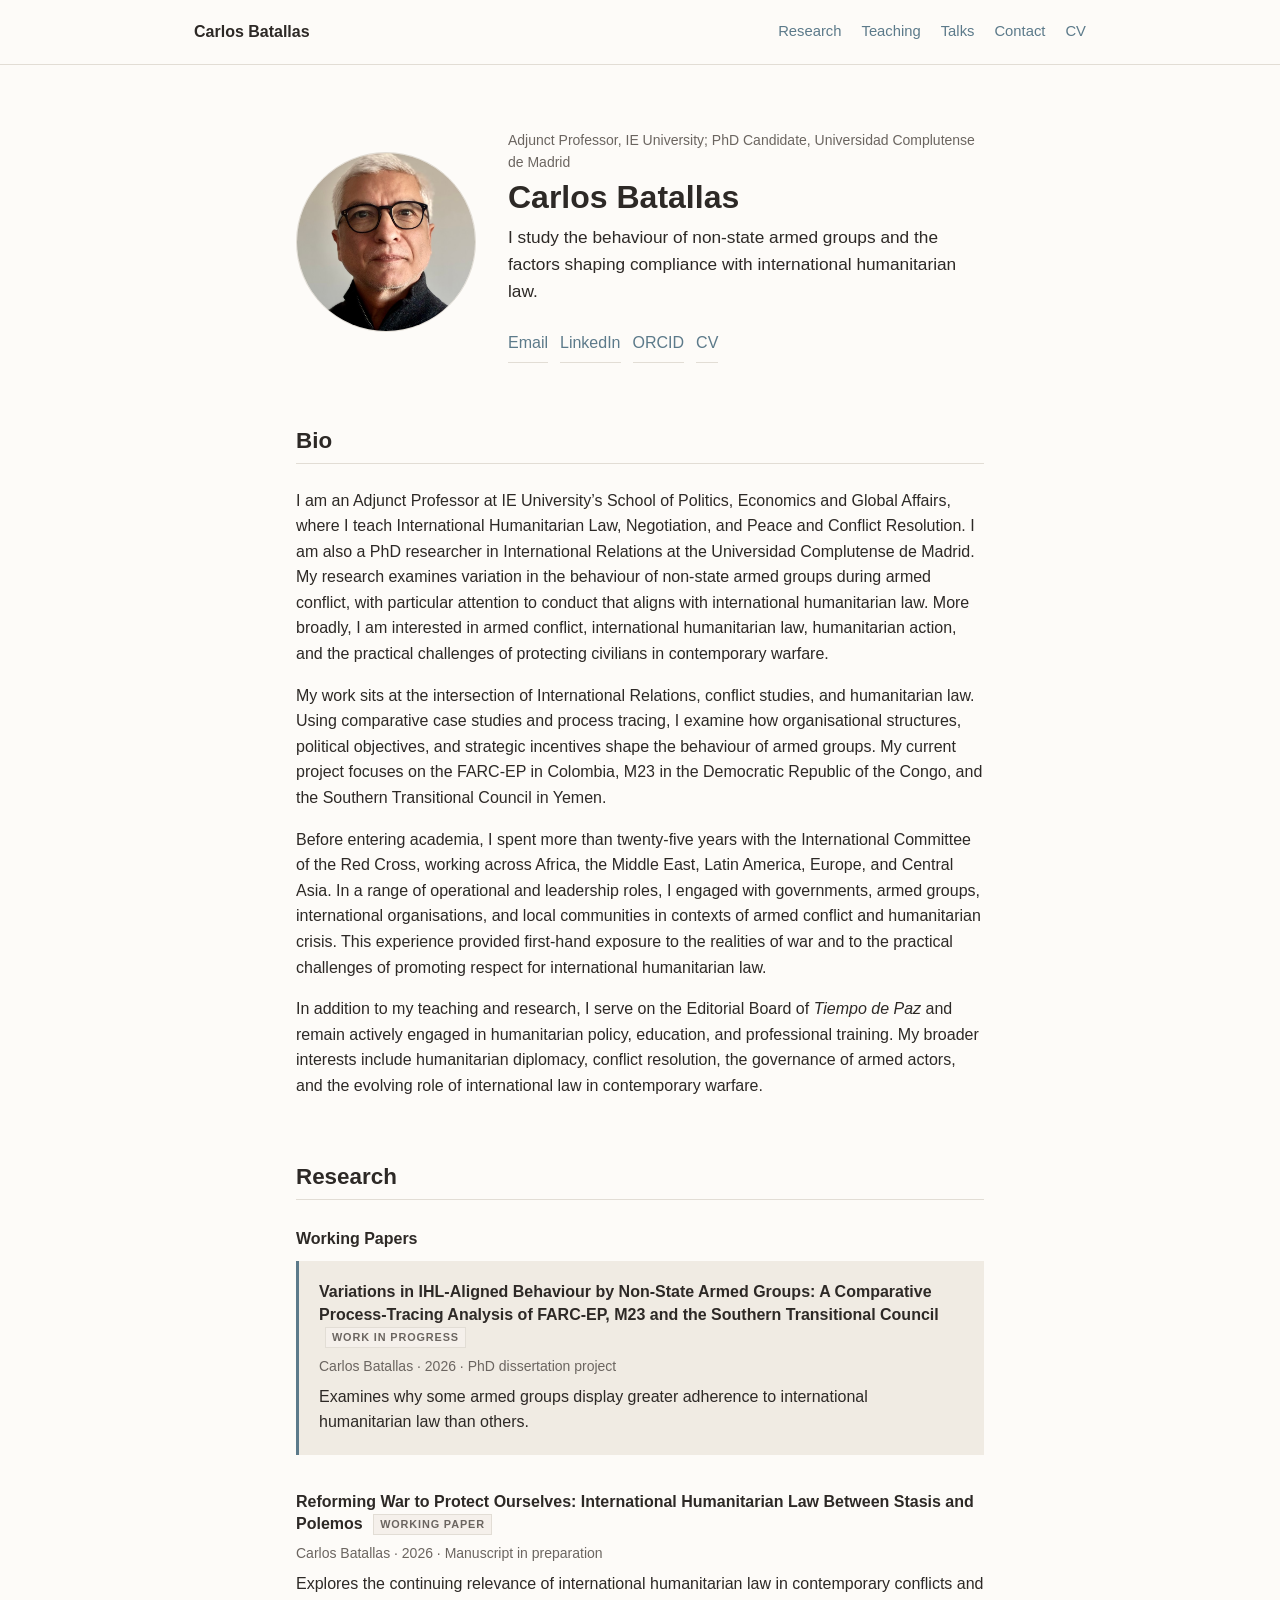
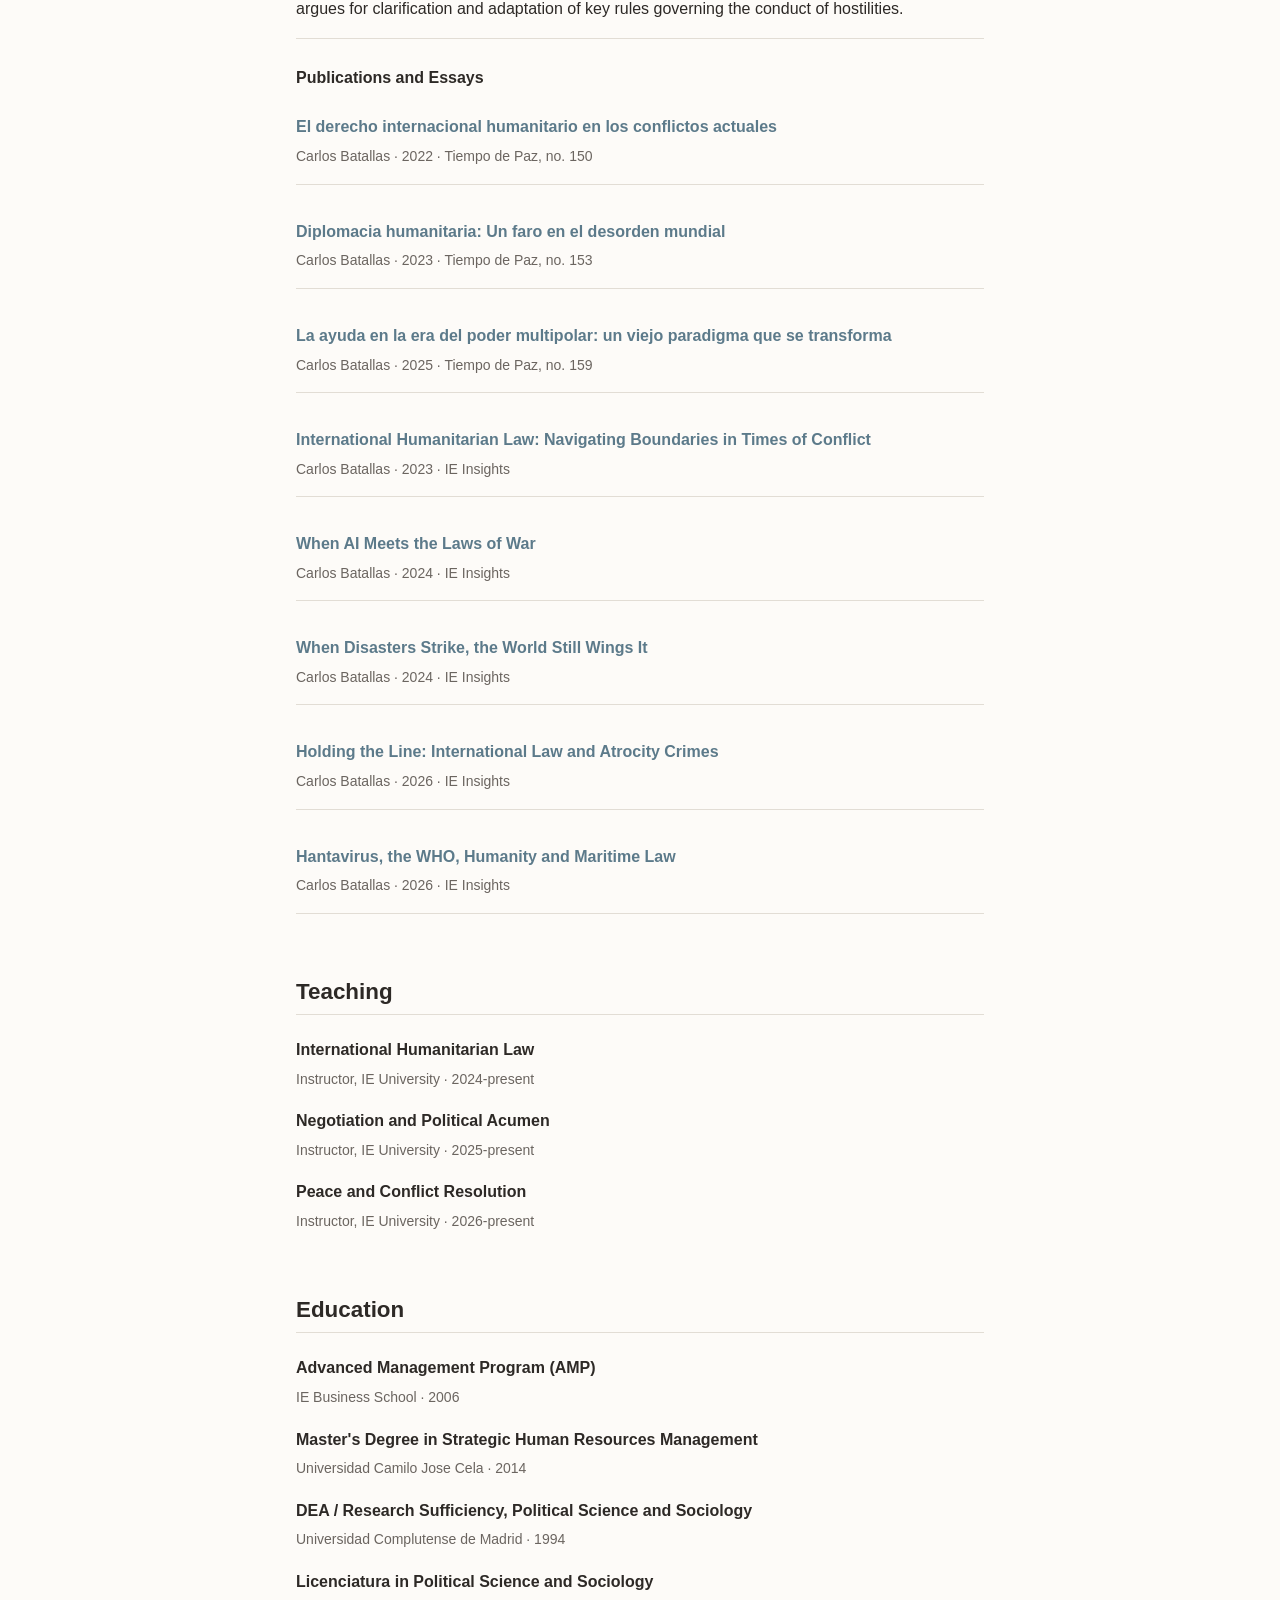
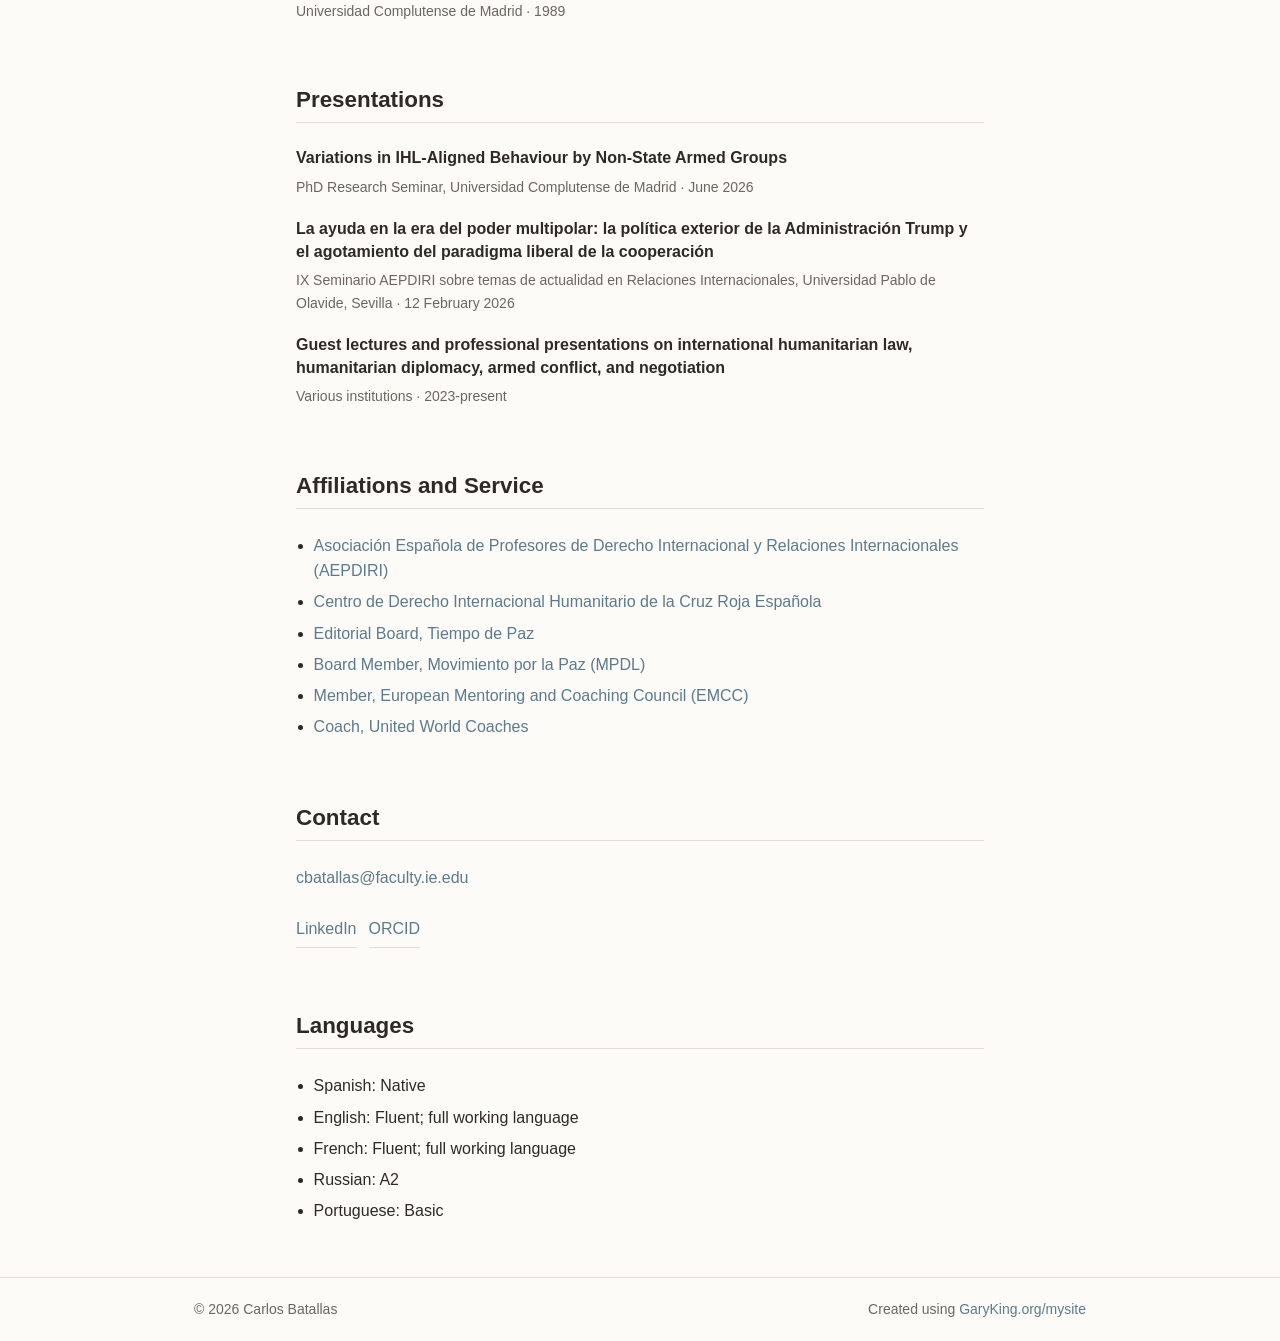
==== commit b6c422ca: "Publish simplified CV link" ====
--- a/index.html
+++ b/index.html
@@ -10,7 +10,7 @@
 <a href=/files/cv.pdf>CV</a></div></nav></header><main id=main><section class=hero><div class=hero-photo><img src=/images/photo.jpg alt="Portrait of Carlos Batallas" width=180 height=180></div><div class=hero-copy><p class=eyebrow>Adjunct Professor, IE University; PhD Candidate, Universidad Complutense de Madrid</p><h1>Carlos Batallas</h1><p class=tagline>I study the behaviour of non-state armed groups and the factors shaping compliance with international humanitarian law.</p><div class=social-links aria-label="Social links"><a href=mailto:cbatallas@faculty.ie.edu>Email</a>
 <a href=https://www.linkedin.com/in/carlosbatallas/ target=_blank rel=noopener>LinkedIn</a>
 <a href=https://orcid.org/0009-0000-8602-0026 target=_blank rel=noopener>ORCID</a>
-<a class=button href=/files/cv.pdf>CV (PDF)</a></div></div></section><section class=content-section id=bio><h2>Bio</h2><div class=prose><p>I am an Adjunct Professor at IE University&rsquo;s School of Politics, Economics and Global Affairs, where I teach International Humanitarian Law, Negotiation, and Peace and Conflict Resolution. I am also a PhD researcher in International Relations at the Universidad Complutense de Madrid. My research examines variation in the behaviour of non-state armed groups during armed conflict, with particular attention to conduct that aligns with international humanitarian law. More broadly, I am interested in armed conflict, international humanitarian law, humanitarian action, and the practical challenges of protecting civilians in contemporary warfare.</p><p>My work sits at the intersection of International Relations, conflict studies, and humanitarian law. Using comparative case studies and process tracing, I examine how organisational structures, political objectives, and strategic incentives shape the behaviour of armed groups. My current project focuses on the FARC-EP in Colombia, M23 in the Democratic Republic of the Congo, and the Southern Transitional Council in Yemen.</p><p>Before entering academia, I spent more than twenty-five years with the International Committee of the Red Cross, working across Africa, the Middle East, Latin America, Europe, and Central Asia. In a range of operational and leadership roles, I engaged with governments, armed groups, international organisations, and local communities in contexts of armed conflict and humanitarian crisis. This experience provided first-hand exposure to the realities of war and to the practical challenges of promoting respect for international humanitarian law.</p><p>In addition to my teaching and research, I serve on the Editorial Board of <em>Tiempo de Paz</em> and remain actively engaged in humanitarian policy, education, and professional training. My broader interests include humanitarian diplomacy, conflict resolution, the governance of armed actors, and the evolving role of international law in contemporary warfare.</p></div></section><section class=content-section id=research><h2>Research</h2><h3>Working Papers</h3><div class=paper-list><article class=paper-item><div class=paper-main><h4>Variations in IHL-Aligned Behaviour by Non-State Armed Groups: A Comparative Process-Tracing Analysis of FARC-EP, M23 and the Southern Transitional Council
+<a href=/files/cv.pdf>CV</a></div></div></section><section class=content-section id=bio><h2>Bio</h2><div class=prose><p>I am an Adjunct Professor at IE University&rsquo;s School of Politics, Economics and Global Affairs, where I teach International Humanitarian Law, Negotiation, and Peace and Conflict Resolution. I am also a PhD researcher in International Relations at the Universidad Complutense de Madrid. My research examines variation in the behaviour of non-state armed groups during armed conflict, with particular attention to conduct that aligns with international humanitarian law. More broadly, I am interested in armed conflict, international humanitarian law, humanitarian action, and the practical challenges of protecting civilians in contemporary warfare.</p><p>My work sits at the intersection of International Relations, conflict studies, and humanitarian law. Using comparative case studies and process tracing, I examine how organisational structures, political objectives, and strategic incentives shape the behaviour of armed groups. My current project focuses on the FARC-EP in Colombia, M23 in the Democratic Republic of the Congo, and the Southern Transitional Council in Yemen.</p><p>Before entering academia, I spent more than twenty-five years with the International Committee of the Red Cross, working across Africa, the Middle East, Latin America, Europe, and Central Asia. In a range of operational and leadership roles, I engaged with governments, armed groups, international organisations, and local communities in contexts of armed conflict and humanitarian crisis. This experience provided first-hand exposure to the realities of war and to the practical challenges of promoting respect for international humanitarian law.</p><p>In addition to my teaching and research, I serve on the Editorial Board of <em>Tiempo de Paz</em> and remain actively engaged in humanitarian policy, education, and professional training. My broader interests include humanitarian diplomacy, conflict resolution, the governance of armed actors, and the evolving role of international law in contemporary warfare.</p></div></section><section class=content-section id=research><h2>Research</h2><h3>Working Papers</h3><div class=paper-list><article class=paper-item><div class=paper-main><h4>Variations in IHL-Aligned Behaviour by Non-State Armed Groups: A Comparative Process-Tracing Analysis of FARC-EP, M23 and the Southern Transitional Council
 <span class=status-badge>work in progress</span></h4><p class=meta>Carlos Batallas · 2026 · PhD dissertation project</p><p>Examines why some armed groups display greater adherence to international humanitarian law than others.</p></div></article><article class=paper-item><div class=paper-main><h4>Reforming War to Protect Ourselves: International Humanitarian Law Between Stasis and Polemos
 <span class=status-badge>working paper</span></h4><p class=meta>Carlos Batallas · 2026 · Manuscript in preparation</p><p>Explores the continuing relevance of international humanitarian law in contemporary conflicts and argues for clarification and adaptation of key rules governing the conduct of hostilities.</p></div></article></div><h3>Publications and Essays</h3><div class="paper-list compact"><article class=paper-item><h4><a href=https://revistatiempodepaz.org/revista-150/#dflip-df_2192/107/ target=_blank rel=noopener>El derecho internacional humanitario en los conflictos actuales</a></h4><p class=meta>Carlos Batallas · 2022 · Tiempo de Paz, no. 150</p></article><article class=paper-item><h4><a href=https://revistatiempodepaz.org/revista-153/#dflip-df_2289/9/ target=_blank rel=noopener>Diplomacia humanitaria: Un faro en el desorden mundial</a></h4><p class=meta>Carlos Batallas · 2023 · Tiempo de Paz, no. 153</p></article><article class=paper-item><h4><a href=https://revistatiempodepaz.org/revista-159/#dflip-df_2595/17/ target=_blank rel=noopener>La ayuda en la era del poder multipolar: un viejo paradigma que se transforma</a></h4><p class=meta>Carlos Batallas · 2025 · Tiempo de Paz, no. 159</p></article><article class=paper-item><h4><a href=https://www.ie.edu/insights/articles/international-humanitarian-law-navigating-boundaries-in-times-of-conflict/ target=_blank rel=noopener>International Humanitarian Law: Navigating Boundaries in Times of Conflict</a></h4><p class=meta>Carlos Batallas · 2023 · IE Insights</p></article><article class=paper-item><h4><a href=https://www.ie.edu/insights/articles/when-ai-meets-the-laws-of-war/ target=_blank rel=noopener>When AI Meets the Laws of War</a></h4><p class=meta>Carlos Batallas · 2024 · IE Insights</p></article><article class=paper-item><h4><a href=https://www.ie.edu/insights/articles/when-disasters-strike-the-world-still-wings-it/ target=_blank rel=noopener>When Disasters Strike, the World Still Wings It</a></h4><p class=meta>Carlos Batallas · 2024 · IE Insights</p></article><article class=paper-item><h4><a href=https://www.ie.edu/insights/articles/holding-the-line-international-law-and-atrocity-crimes/ target=_blank rel=noopener>Holding the Line: International Law and Atrocity Crimes</a></h4><p class=meta>Carlos Batallas · 2026 · IE Insights</p></article><article class=paper-item><h4><a href=https://www.ie.edu/insights/articles/hantavirus-the-who-humanity-and-maritime-law/ target=_blank rel=noopener>Hantavirus, the WHO, Humanity and Maritime Law</a></h4><p class=meta>Carlos Batallas · 2026 · IE Insights</p></article></div></section><section class=content-section id=teaching><h2>Teaching</h2><div class=timeline><article><h3>International Humanitarian Law</h3><p class=meta>Instructor, IE University · 2024-present</p></article><article><h3>Negotiation and Political Acumen</h3><p class=meta>Instructor, IE University · 2025-present</p></article><article><h3>Peace and Conflict Resolution</h3><p class=meta>Instructor, IE University · 2026-present</p></article></div></section><section class=content-section id=education><h2>Education</h2><div class=timeline><article><h3>Advanced Management Program (AMP)</h3><p class=meta>IE Business School · 2006</p></article><article><h3>Master's Degree in Strategic Human Resources Management</h3><p class=meta>Universidad Camilo Jose Cela · 2014</p></article><article><h3>DEA / Research Sufficiency, Political Science and Sociology</h3><p class=meta>Universidad Complutense de Madrid · 1994</p></article><article><h3>Licenciatura in Political Science and Sociology</h3><p class=meta>Universidad Complutense de Madrid · 1989</p></article></div></section><section class=content-section id=talks><h2>Presentations</h2><div class=timeline><article><h3>Variations in IHL-Aligned Behaviour by Non-State Armed Groups</h3><p class=meta>PhD Research Seminar, Universidad Complutense de Madrid · June 2026</p></article><article><h3>La ayuda en la era del poder multipolar: la política exterior de la Administración Trump y el agotamiento del paradigma liberal de la cooperación</h3><p class=meta>IX Seminario AEPDIRI sobre temas de actualidad en Relaciones Internacionales, Universidad Pablo de Olavide, Sevilla · 12 February 2026</p></article><article><h3>Guest lectures and professional presentations on international humanitarian law, humanitarian diplomacy, armed conflict, and negotiation</h3><p class=meta>Various institutions · 2023-present</p></article></div></section><section class=content-section id=affiliations><h2>Affiliations and Service</h2><ul class=link-list><li><a href=https://www.aepdiri.org/ target=_blank rel=noopener>Asociación Española de Profesores de Derecho Internacional y Relaciones Internacionales (AEPDIRI)</a></li><li><a href=https://www2.cruzroja.es/web/centro-de-estudios-de-derecho-internacional-humanitario/el-cedih target=_blank rel=noopener>Centro de Derecho Internacional Humanitario de la Cruz Roja Española</a></li><li><a href=https://revistatiempodepaz.org/ target=_blank rel=noopener>Editorial Board, Tiempo de Paz</a></li><li><a href=https://www.mpdl.org/ target=_blank rel=noopener>Board Member, Movimiento por la Paz (MPDL)</a></li><li><a href=https://emccspain.org/quienes-somos/ target=_blank rel=noopener>Member, European Mentoring and Coaching Council (EMCC)</a></li><li><a href=https://www.unitedworldcoaches.org/home target=_blank rel=noopener>Coach, United World Coaches</a></li></ul></section><section class=content-section id=contact><h2>Contact</h2><p><a href=mailto:cbatallas@faculty.ie.edu>cbatallas@faculty.ie.edu</a></p><div class=social-links aria-label="Contact links"><a href=https://www.linkedin.com/in/carlosbatallas/ target=_blank rel=noopener>LinkedIn</a>
 <a href=https://orcid.org/0009-0000-8602-0026 target=_blank rel=noopener>ORCID</a></div></section><section class=content-section id=languages><h2>Languages</h2><ul class=plain-list><li>Spanish: Native</li><li>English: Fluent; full working language</li><li>French: Fluent; full working language</li><li>Russian: A2</li><li>Portuguese: Basic</li></ul></section></main><footer class=site-footer><div class=footer-inner><p>&copy; 2026 Carlos Batallas</p><p>Created using <a href=https://garyking.org/mysite target=_blank rel=noopener>GaryKing.org/mysite</a></p></div></footer></body></html>
